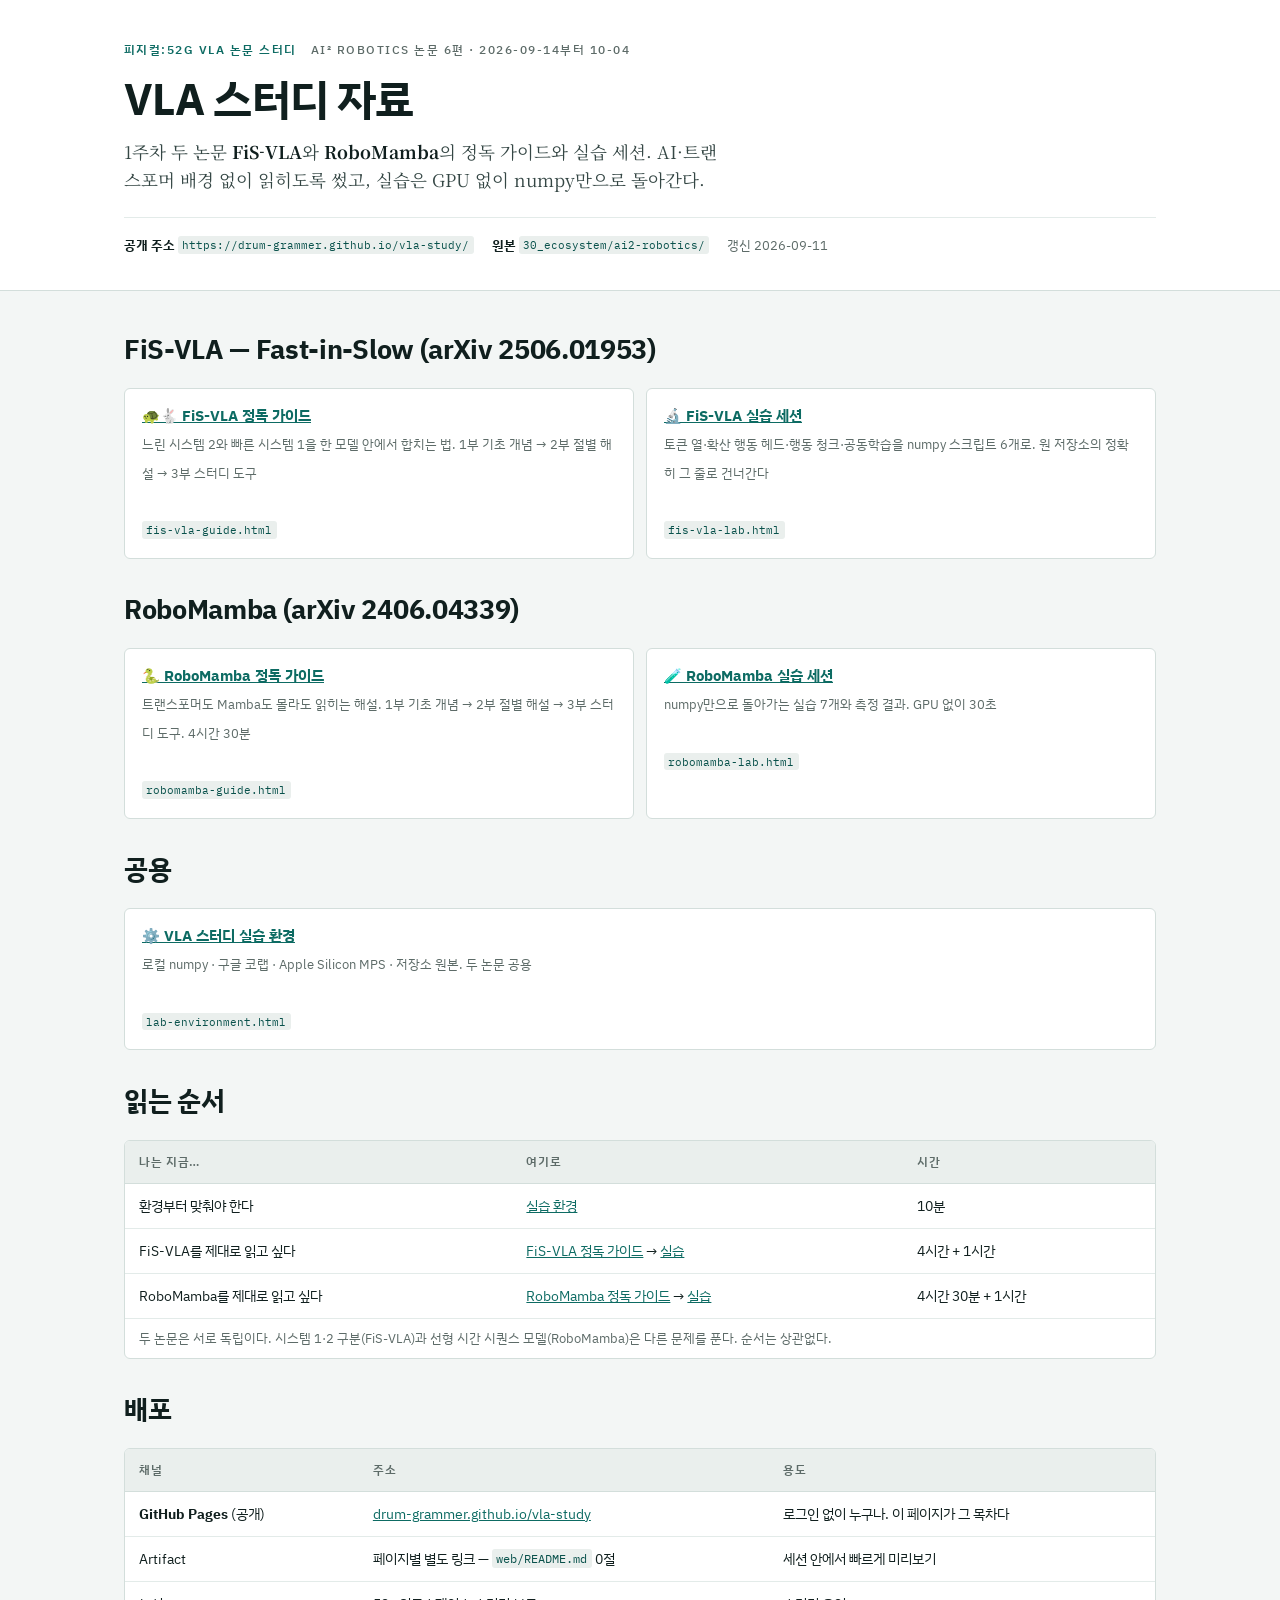
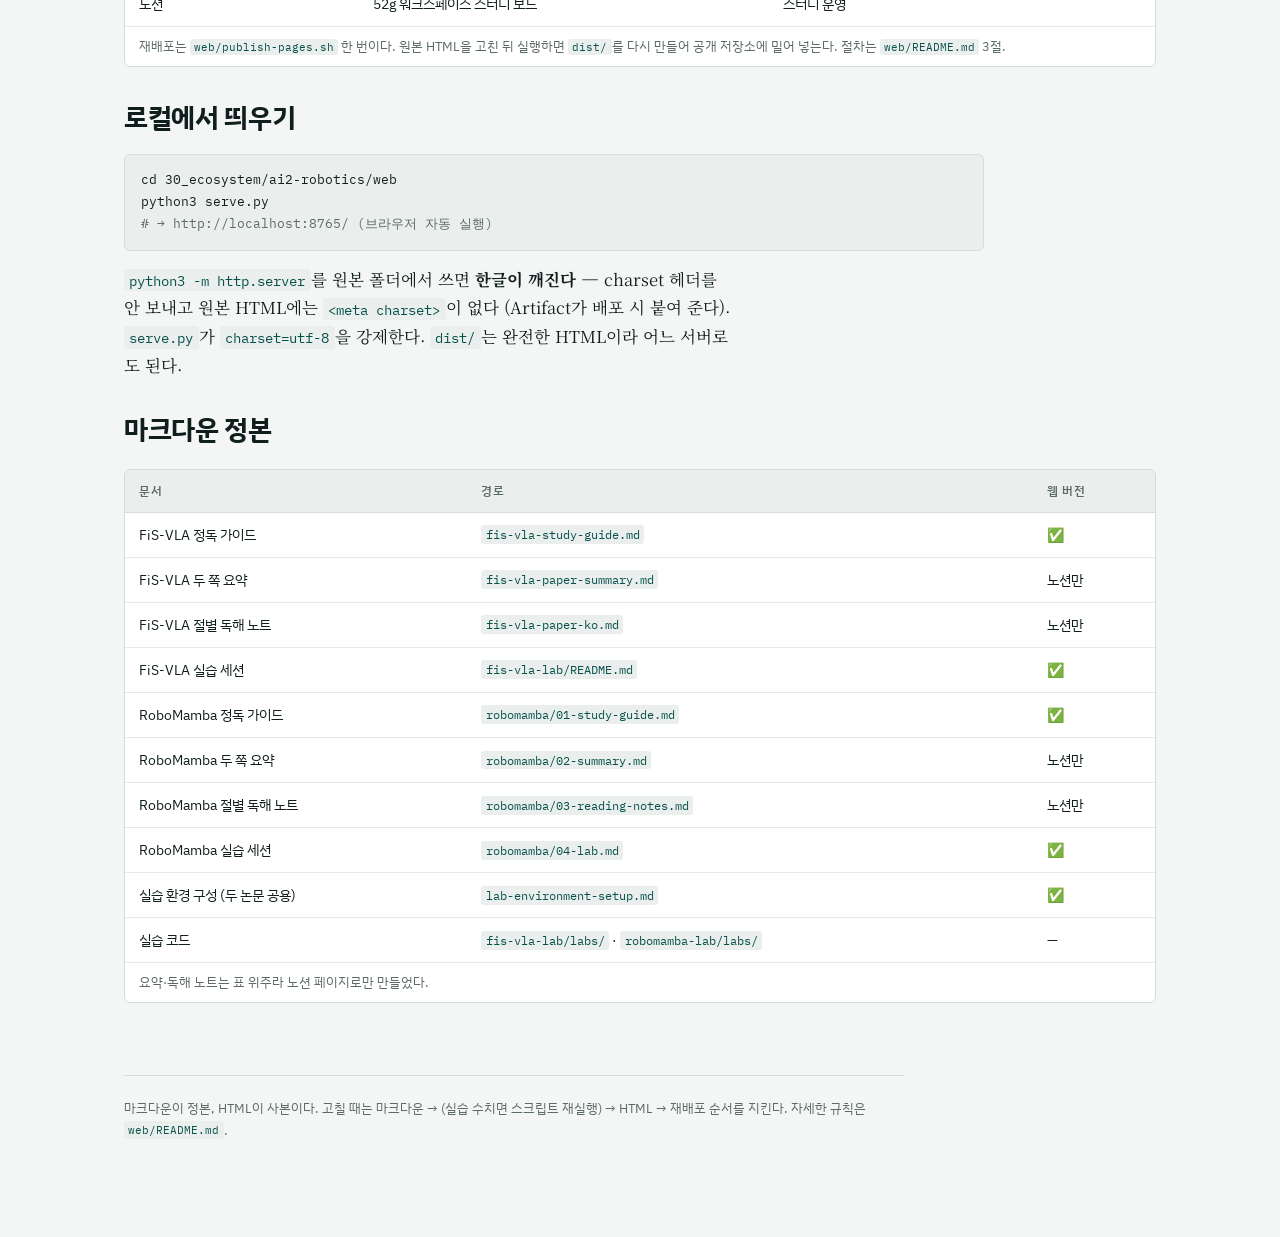
==== index.html @ 4195d819 "site: 2026-09-11 (KBOT_PARK_DREAM@ff15129)" ====
<!DOCTYPE html>
<html lang="ko">
<head>
<meta charset="utf-8">
<meta name="viewport" content="width=device-width, initial-scale=1">
<style>
    html { color-scheme: light; }
    body { margin: 0; font: 14px system-ui, -apple-system, sans-serif; background: #fafaf9; }
    img { max-width: 100%; }
    [hidden] { display: none !important; }
</style>
<title>VLA 스터디 자료</title>
<link rel="preconnect" href="https://fonts.gstatic.com" crossorigin>
<link rel="stylesheet" href="https://fonts.googleapis.com/css2?family=IBM+Plex+Sans+KR:wght@400;500;600;700&family=Noto+Serif+KR:wght@400;600;700&family=IBM+Plex+Mono:wght@400;500;600&display=swap">
<link rel="stylesheet" href="style.css">

</head>
<body>
<header class="masthead">
  <div class="wrap">
    <div class="eyebrow">
      <span>피지컬:52g VLA 논문 스터디</span>
      <span class="dim">AI² Robotics 논문 6편 · 2026-09-14부터 10-04</span>
    </div>
    <h1>VLA 스터디 자료</h1>
    <p class="standfirst">
      1주차 두 논문 <strong>FiS-VLA</strong>와 <strong>RoboMamba</strong>의 정독 가이드와 실습 세션.
      AI·트랜스포머 배경 없이 읽히도록 썼고, 실습은 GPU 없이 numpy만으로 돌아간다.
    </p>
    <div class="meta">
      <span><strong>공개 주소</strong> <code>https://drum-grammer.github.io/vla-study/</code></span>
      <span><strong>원본</strong> <code>30_ecosystem/ai2-robotics/</code></span>
      <span class="dim">갱신 2026-09-11</span>
    </div>
  </div>
</header>

<div class="wrap">
<main>

<h2>FiS-VLA — Fast-in-Slow (arXiv 2506.01953)</h2>
<div class="docs">
  <div class="doc">
    <a class="t" href="fis-vla-guide.html">🐢🐇 FiS-VLA 정독 가이드</a>
    <span class="d">느린 시스템 2와 빠른 시스템 1을 한 모델 안에서 합치는 법.
    1부 기초 개념 → 2부 절별 해설 → 3부 스터디 도구<br><br>
    <code>fis-vla-guide.html</code></span>
  </div>
  <div class="doc">
    <a class="t" href="fis-vla-lab.html">🔬 FiS-VLA 실습 세션</a>
    <span class="d">토큰 열·확산 행동 헤드·행동 청크·공동학습을 numpy 스크립트 6개로.
    원 저장소의 정확히 그 줄로 건너간다<br><br>
    <code>fis-vla-lab.html</code></span>
  </div>
</div>

<h2>RoboMamba (arXiv 2406.04339)</h2>
<div class="docs">
  <div class="doc">
    <a class="t" href="robomamba-guide.html">🐍 RoboMamba 정독 가이드</a>
    <span class="d">트랜스포머도 Mamba도 몰라도 읽히는 해설. 1부 기초 개념 → 2부 절별 해설 →
    3부 스터디 도구. 4시간 30분<br><br>
    <code>robomamba-guide.html</code></span>
  </div>
  <div class="doc">
    <a class="t" href="robomamba-lab.html">🧪 RoboMamba 실습 세션</a>
    <span class="d">numpy만으로 돌아가는 실습 7개와 측정 결과. GPU 없이 30초<br><br>
    <code>robomamba-lab.html</code></span>
  </div>
</div>

<h2>공용</h2>
<div class="docs">
  <div class="doc">
    <a class="t" href="lab-environment.html">⚙️ VLA 스터디 실습 환경</a>
    <span class="d">로컬 numpy · 구글 코랩 · Apple Silicon MPS · 저장소 원본.
    두 논문 공용<br><br>
    <code>lab-environment.html</code></span>
  </div>
</div>

<h2>읽는 순서</h2>
<div class="tbl">
<table>
<thead><tr><th>나는 지금…</th><th>여기로</th><th>시간</th></tr></thead>
<tbody>
<tr><td>환경부터 맞춰야 한다</td><td><a href="lab-environment.html">실습 환경</a></td><td>10분</td></tr>
<tr><td>FiS-VLA를 제대로 읽고 싶다</td><td><a href="fis-vla-guide.html">FiS-VLA 정독 가이드</a> → <a href="fis-vla-lab.html">실습</a></td><td>4시간 + 1시간</td></tr>
<tr><td>RoboMamba를 제대로 읽고 싶다</td><td><a href="robomamba-guide.html">RoboMamba 정독 가이드</a> → <a href="robomamba-lab.html">실습</a></td><td>4시간 30분 + 1시간</td></tr>
</tbody>
<caption>두 논문은 서로 독립이다. 시스템 1·2 구분(FiS-VLA)과 선형 시간 시퀀스 모델(RoboMamba)은
다른 문제를 푼다. 순서는 상관없다.</caption>
</table>
</div>

<h2>배포</h2>
<div class="tbl">
<table>
<thead><tr><th>채널</th><th>주소</th><th>용도</th></tr></thead>
<tbody>
<tr><td><strong>GitHub Pages</strong> (공개)</td><td><a href="https://drum-grammer.github.io/vla-study/">drum-grammer.github.io/vla-study</a></td><td>로그인 없이 누구나. 이 페이지가 그 목차다</td></tr>
<tr><td>Artifact</td><td>페이지별 별도 링크 — <code>web/README.md</code> 0절</td><td>세션 안에서 빠르게 미리보기</td></tr>
<tr><td>노션</td><td>52g 워크스페이스 스터디 보드</td><td>스터디 운영</td></tr>
</tbody>
<caption>재배포는 <code>web/publish-pages.sh</code> 한 번이다. 원본 HTML을 고친 뒤 실행하면
<code>dist/</code>를 다시 만들어 공개 저장소에 밀어 넣는다. 절차는 <code>web/README.md</code> 3절.</caption>
</table>
</div>

<h2>로컬에서 띄우기</h2>
<pre class="code">cd 30_ecosystem/ai2-robotics/web
python3 serve.py
<span class="c"># → http://localhost:8765/ (브라우저 자동 실행)</span></pre>
<p><code>python3 -m http.server</code>를 원본 폴더에서 쓰면 <strong>한글이 깨진다</strong> —
charset 헤더를 안 보내고 원본 HTML에는 <code>&lt;meta charset&gt;</code>이 없다
(Artifact가 배포 시 붙여 준다). <code>serve.py</code>가 <code>charset=utf-8</code>을 강제한다.
<code>dist/</code>는 완전한 HTML이라 어느 서버로도 된다.</p>

<h2>마크다운 정본</h2>
<div class="tbl">
<table>
<thead><tr><th>문서</th><th>경로</th><th>웹 버전</th></tr></thead>
<tbody>
<tr><td>FiS-VLA 정독 가이드</td><td><code>fis-vla-study-guide.md</code></td><td>✅</td></tr>
<tr><td>FiS-VLA 두 쪽 요약</td><td><code>fis-vla-paper-summary.md</code></td><td>노션만</td></tr>
<tr><td>FiS-VLA 절별 독해 노트</td><td><code>fis-vla-paper-ko.md</code></td><td>노션만</td></tr>
<tr><td>FiS-VLA 실습 세션</td><td><code>fis-vla-lab/README.md</code></td><td>✅</td></tr>
<tr><td>RoboMamba 정독 가이드</td><td><code>robomamba/01-study-guide.md</code></td><td>✅</td></tr>
<tr><td>RoboMamba 두 쪽 요약</td><td><code>robomamba/02-summary.md</code></td><td>노션만</td></tr>
<tr><td>RoboMamba 절별 독해 노트</td><td><code>robomamba/03-reading-notes.md</code></td><td>노션만</td></tr>
<tr><td>RoboMamba 실습 세션</td><td><code>robomamba/04-lab.md</code></td><td>✅</td></tr>
<tr><td>실습 환경 구성 (두 논문 공용)</td><td><code>lab-environment-setup.md</code></td><td>✅</td></tr>
<tr><td>실습 코드</td><td><code>fis-vla-lab/labs/</code> · <code>robomamba-lab/labs/</code></td><td>—</td></tr>
</tbody>
<caption>요약·독해 노트는 표 위주라 노션 페이지로만 만들었다.</caption>
</table>
</div>

<footer>
  마크다운이 정본, HTML이 사본이다. 고칠 때는 마크다운 → (실습 수치면 스크립트 재실행)
  → HTML → 재배포 순서를 지킨다. 자세한 규칙은 <code>web/README.md</code>.
</footer>
</main>
</div>
</body>
</html>
---- style.css ----
/* ── RoboMamba 스터디 자료 공용 스타일 ─────────────────────────────
   주제에서 끌어온 시각 언어: 상태공간모델의 지수 감쇠(exp(ΔA))와
   '선택된 토큰'의 스파이크. 청록 잉크 + 청동 강조.
   서체는 IBM Plex — 기술 문서를 위해 설계된 얼굴. ───────────────── */

:root {
  /* 밝은 테마 (기본) */
  --paper:      #f3f6f5;
  --surface:    #ffffff;
  --surface-2:  #eaefed;
  --ink:        #101f1e;
  --ink-soft:   #354745;
  --muted:      #5d6b68;
  --line:       #d3dedb;
  --line-soft:  #e3ebe9;
  --accent:     #0d6b63;
  --accent-ink: #08514b;
  --accent-wash:#e0efec;
  --spike:      #b8791f;
  --spike-wash: #f7ecd9;
  --alert:      #a33f35;
  --alert-wash: #f8e7e4;
  --shadow:     0 1px 2px rgba(16,31,30,.05), 0 6px 20px -12px rgba(16,31,30,.18);

  --f-ui:   "IBM Plex Sans KR", "IBM Plex Sans", -apple-system, BlinkMacSystemFont, "Apple SD Gothic Neo", sans-serif;
  --f-body: "Noto Serif KR", "IBM Plex Serif", Georgia, serif;
  --f-mono: "IBM Plex Mono", ui-monospace, SFMono-Regular, Menlo, monospace;

  --measure: 68ch;
  --wide: 1080px;
  color-scheme: light;
}

@media (prefers-color-scheme: dark) {
  :root:not([data-theme="light"]) {
    --paper:      #0c1716;
    --surface:    #132221;
    --surface-2:  #1a2b29;
    --ink:        #e8efed;
    --ink-soft:   #bccac7;
    --muted:      #90a29e;
    --line:       #263a37;
    --line-soft:  #1d2e2c;
    --accent:     #57bdaf;
    --accent-ink: #7fd3c6;
    --accent-wash:#14312d;
    --spike:      #d9a557;
    --spike-wash: #2f2618;
    --alert:      #e08b7f;
    --alert-wash: #33201d;
    --shadow:     0 1px 2px rgba(0,0,0,.3), 0 8px 24px -14px rgba(0,0,0,.6);
    color-scheme: dark;
  }
}

:root[data-theme="dark"] {
  --paper:      #0c1716;
  --surface:    #132221;
  --surface-2:  #1a2b29;
  --ink:        #e8efed;
  --ink-soft:   #bccac7;
  --muted:      #90a29e;
  --line:       #263a37;
  --line-soft:  #1d2e2c;
  --accent:     #57bdaf;
  --accent-ink: #7fd3c6;
  --accent-wash:#14312d;
  --spike:      #d9a557;
  --spike-wash: #2f2618;
  --alert:      #e08b7f;
  --alert-wash: #33201d;
  --shadow:     0 1px 2px rgba(0,0,0,.3), 0 8px 24px -14px rgba(0,0,0,.6);
  color-scheme: dark;
}

* { box-sizing: border-box; }

body {
  background: var(--paper);
  color: var(--ink);
  font-family: var(--f-body);
  font-size: 16.5px;
  line-height: 1.72;
  -webkit-font-smoothing: antialiased;
  text-rendering: optimizeLegibility;
}

/* ── 레이아웃 ────────────────────────────────────────────────── */
.wrap { max-width: var(--wide); margin: 0 auto; padding: 0 24px 96px; }
.col  { max-width: var(--measure); }
.bleed { max-width: 100%; }

/* ── 머리말 ──────────────────────────────────────────────────── */
.masthead {
  border-bottom: 1px solid var(--line);
  background: var(--surface);
  position: relative;
  overflow: hidden;
}
.masthead .wrap { padding-top: 40px; padding-bottom: 34px; }
/* 감쇠 곡선 모티프 — exp(ΔA). 이 논문의 기계장치 그 자체 */
.decay {
  position: absolute; inset: auto 0 0 0; height: 76px; width: 100%;
  opacity: .5; pointer-events: none;
}
.eyebrow {
  font-family: var(--f-ui); font-size: 11.5px; font-weight: 600;
  letter-spacing: .13em; text-transform: uppercase; color: var(--accent);
  display: flex; flex-wrap: wrap; gap: 6px 14px; align-items: baseline;
}
.eyebrow .dim { color: var(--muted); font-weight: 500; }
h1 {
  font-family: var(--f-ui); font-weight: 700; font-size: clamp(28px, 4.6vw, 44px);
  line-height: 1.14; letter-spacing: -.02em; margin: 14px 0 0;
  text-wrap: balance; max-width: 24ch;
}
.standfirst {
  margin: 14px 0 0; max-width: 60ch; font-size: 17.5px;
  color: var(--ink-soft); line-height: 1.62;
}
.meta {
  font-family: var(--f-ui); font-size: 13px; color: var(--muted);
  margin: 22px 0 0; display: flex; flex-wrap: wrap; gap: 6px 18px;
  padding-top: 16px; border-top: 1px solid var(--line-soft);
}
.meta a { color: var(--accent); text-decoration: none; border-bottom: 1px solid var(--accent-wash); }
.meta a:hover { border-bottom-color: currentColor; }

/* ── 본문 조판 ───────────────────────────────────────────────── */
main { padding-top: 8px; }
.part {
  font-family: var(--f-ui); font-size: 11.5px; font-weight: 700;
  letter-spacing: .14em; text-transform: uppercase;
  color: var(--spike); margin: 64px 0 0;
  display: flex; align-items: center; gap: 12px;
}
.part::after { content: ""; flex: 1; height: 1px; background: var(--line); }

h2 {
  font-family: var(--f-ui); font-weight: 700; font-size: clamp(21px, 2.6vw, 27px);
  line-height: 1.24; letter-spacing: -.012em; margin: 34px 0 4px;
  text-wrap: balance; scroll-margin-top: 20px;
}
h2 .num {
  font-family: var(--f-mono); font-size: .62em; font-weight: 500;
  color: var(--accent); margin-right: .7em; letter-spacing: 0;
}
h3 {
  font-family: var(--f-ui); font-weight: 600; font-size: 17.5px;
  margin: 30px 0 2px; line-height: 1.34; letter-spacing: -.005em;
  scroll-margin-top: 20px;
}
p { margin: 14px 0 0; max-width: var(--measure); }
strong { font-weight: 700; color: var(--ink); }
em { font-style: italic; }
a { color: var(--accent); }

ul, ol { max-width: var(--measure); margin: 14px 0 0; padding-left: 1.35em; }
li { margin: 7px 0 0; }
li::marker { color: var(--accent); }
ol { padding-left: 1.5em; }

code {
  font-family: var(--f-mono); font-size: .875em;
  background: var(--surface-2); padding: .12em .38em;
  border-radius: 3px; color: var(--accent-ink);
  overflow-wrap: break-word;
}
:root[data-theme="dark"] code, :root:not([data-theme="light"]) code {
  color: var(--accent-ink);
}

/* ── 수식 카드 — 논문의 식 (1)~(6) ──────────────────────────── */
.eq {
  margin: 22px 0 0; background: var(--surface); border: 1px solid var(--line);
  border-left: 3px solid var(--accent); border-radius: 0 6px 6px 0;
  padding: 16px 20px; box-shadow: var(--shadow); max-width: 760px;
}
.eq pre {
  font-family: var(--f-mono); font-size: 13.5px; line-height: 1.78;
  margin: 0; overflow-x: auto; color: var(--ink);
}
.eq .tag {
  font-family: var(--f-ui); font-size: 11px; font-weight: 600;
  letter-spacing: .1em; text-transform: uppercase; color: var(--accent);
  display: block; margin-bottom: 8px;
}
.eq .gloss {
  font-size: 14.5px; color: var(--ink-soft); margin: 10px 0 0;
  padding-top: 10px; border-top: 1px dashed var(--line);
}

/* ── 불러오기 상자 ───────────────────────────────────────────── */
.box {
  margin: 22px 0 0; padding: 16px 20px; border-radius: 6px;
  font-size: 15.5px; max-width: 780px; border: 1px solid var(--line);
  background: var(--surface);
}
.box > :first-child { margin-top: 0; }
.box .h {
  font-family: var(--f-ui); font-weight: 700; font-size: 13px;
  letter-spacing: .05em; display: block; margin-bottom: 6px;
}
.box.key    { background: var(--accent-wash); border-color: transparent; }
.box.key .h { color: var(--accent-ink); }
.box.warn   { background: var(--alert-wash); border-color: transparent; }
.box.warn .h{ color: var(--alert); }
.box.spike  { background: var(--spike-wash); border-color: transparent; }
.box.spike .h { color: var(--spike); }

/* 실습 연결 — 구조가 정보다: 이론 절 ↔ 실습 번호 */
.lab-link {
  display: flex; gap: 12px; align-items: flex-start;
  margin: 20px 0 0; max-width: 780px; padding: 12px 16px;
  background: var(--surface); border: 1px solid var(--line);
  border-radius: 6px; font-family: var(--f-ui); font-size: 14.5px;
  line-height: 1.55;
}
.lab-link .n {
  flex: none; font-family: var(--f-mono); font-size: 12px; font-weight: 600;
  background: var(--accent); color: var(--surface); padding: 2px 8px;
  border-radius: 3px; letter-spacing: .02em; margin-top: 2px;
}
:root[data-theme="dark"] .lab-link .n { color: #0c1716; }

/* ── 표 ──────────────────────────────────────────────────────── */
.tbl { margin: 22px 0 0; overflow-x: auto; border: 1px solid var(--line); border-radius: 6px; background: var(--surface); }
table { width: 100%; border-collapse: collapse; font-family: var(--f-ui); font-size: 14px; }
thead th {
  text-align: left; font-weight: 600; font-size: 11.5px; letter-spacing: .06em;
  text-transform: uppercase; color: var(--muted); padding: 11px 14px;
  border-bottom: 1px solid var(--line); background: var(--surface-2);
  white-space: nowrap;
}
tbody td { padding: 10px 14px; border-top: 1px solid var(--line-soft); vertical-align: top; }
tbody tr:first-child td { border-top: none; }
td.n, th.n { text-align: right; font-family: var(--f-mono); font-variant-numeric: tabular-nums; white-space: nowrap; }
tbody tr.hi { background: var(--accent-wash); }
tbody tr.hi td { font-weight: 600; }
tbody tr.dim td { color: var(--muted); }
caption {
  caption-side: bottom; text-align: left; font-family: var(--f-ui);
  font-size: 12.5px; color: var(--muted); padding: 10px 14px;
  border-top: 1px solid var(--line-soft); line-height: 1.5;
}

/* ── 목차 ────────────────────────────────────────────────────── */
.toc {
  margin: 34px 0 0; background: var(--surface); border: 1px solid var(--line);
  border-radius: 6px; padding: 4px 0; box-shadow: var(--shadow);
}
.toc summary {
  font-family: var(--f-ui); font-weight: 600; font-size: 14px;
  padding: 12px 18px; cursor: pointer; list-style: none;
  display: flex; justify-content: space-between; align-items: center;
}
.toc summary::-webkit-details-marker { display: none; }
.toc summary::after { content: "▾"; color: var(--accent); font-size: 12px; }
.toc[open] summary::after { content: "▴"; }
.toc-body { padding: 4px 18px 16px; columns: 2; column-gap: 34px; }
@media (max-width: 700px) { .toc-body { columns: 1; } }
.toc-body a {
  display: block; font-family: var(--f-ui); font-size: 13.5px;
  color: var(--ink-soft); text-decoration: none; padding: 4px 0;
  break-inside: avoid;
}
.toc-body a:hover { color: var(--accent); }
.toc-body a .num { font-family: var(--f-mono); color: var(--accent); margin-right: .6em; font-size: 12px; }
.toc-body .grp {
  font-family: var(--f-ui); font-size: 11px; font-weight: 700; letter-spacing: .12em;
  text-transform: uppercase; color: var(--spike); margin: 14px 0 4px; break-inside: avoid;
}
.toc-body .grp:first-child { margin-top: 4px; }

/* ── 문서 카드 (관련 문서) ───────────────────────────────────── */
.docs { display: grid; gap: 12px; margin: 22px 0 0; grid-template-columns: repeat(auto-fit, minmax(228px, 1fr)); }
.doc {
  background: var(--surface); border: 1px solid var(--line); border-radius: 6px;
  padding: 15px 17px; font-family: var(--f-ui);
}
.doc .t { font-weight: 700; font-size: 14.5px; display: block; }
.doc .d { font-size: 13px; color: var(--muted); margin-top: 5px; line-height: 1.5; }
.doc.self { border-color: var(--accent); background: var(--accent-wash); }
.doc.self .t { color: var(--accent-ink); }

/* ── 수치 타일 (속도·파라미터 같은 핵심 숫자) ───────────────── */
.figs { display: grid; gap: 1px; margin: 22px 0 0; background: var(--line);
        border: 1px solid var(--line); border-radius: 6px; overflow: hidden;
        grid-template-columns: repeat(auto-fit, minmax(150px, 1fr)); }
.fig { background: var(--surface); padding: 15px 17px; font-family: var(--f-ui); }
.fig .v {
  font-family: var(--f-mono); font-size: 25px; font-weight: 600;
  font-variant-numeric: tabular-nums; letter-spacing: -.02em; display: block;
  line-height: 1.1; color: var(--accent-ink);
}
.fig .k { font-size: 12px; color: var(--muted); margin-top: 7px; display: block; line-height: 1.45; }
.fig.spike .v { color: var(--spike); }

/* ── 코드 블록 ───────────────────────────────────────────────── */
pre.code {
  margin: 20px 0 0; background: var(--surface-2); border: 1px solid var(--line);
  border-radius: 6px; padding: 14px 16px; overflow-x: auto;
  font-family: var(--f-mono); font-size: 13px; line-height: 1.7; color: var(--ink);
  max-width: 860px;
}
pre.code .c { color: var(--muted); }
pre.code b { color: var(--spike); font-weight: 600; }

/* ── 퀴즈 ────────────────────────────────────────────────────── */
.quiz { max-width: 780px; }
.quiz summary {
  font-family: var(--f-ui); font-weight: 600; font-size: 14px; cursor: pointer;
  color: var(--accent); padding: 10px 0; list-style: none;
}
.quiz summary::-webkit-details-marker { display: none; }
.quiz summary::before { content: "정답 보기 ▾"; }
.quiz[open] summary::before { content: "정답 접기 ▴"; }
.quiz ol { font-size: 15px; }

/* ── 꼬리말 ──────────────────────────────────────────────────── */
footer {
  margin-top: 72px; padding-top: 22px; border-top: 1px solid var(--line);
  font-family: var(--f-ui); font-size: 13px; color: var(--muted);
  max-width: 780px; line-height: 1.65;
}

:focus-visible { outline: 2px solid var(--spike); outline-offset: 2px; border-radius: 2px; }
@media (prefers-reduced-motion: reduce) { * { animation: none !important; transition: none !important; } }
hr { border: none; border-top: 1px solid var(--line); margin: 44px 0 0; max-width: var(--measure); }
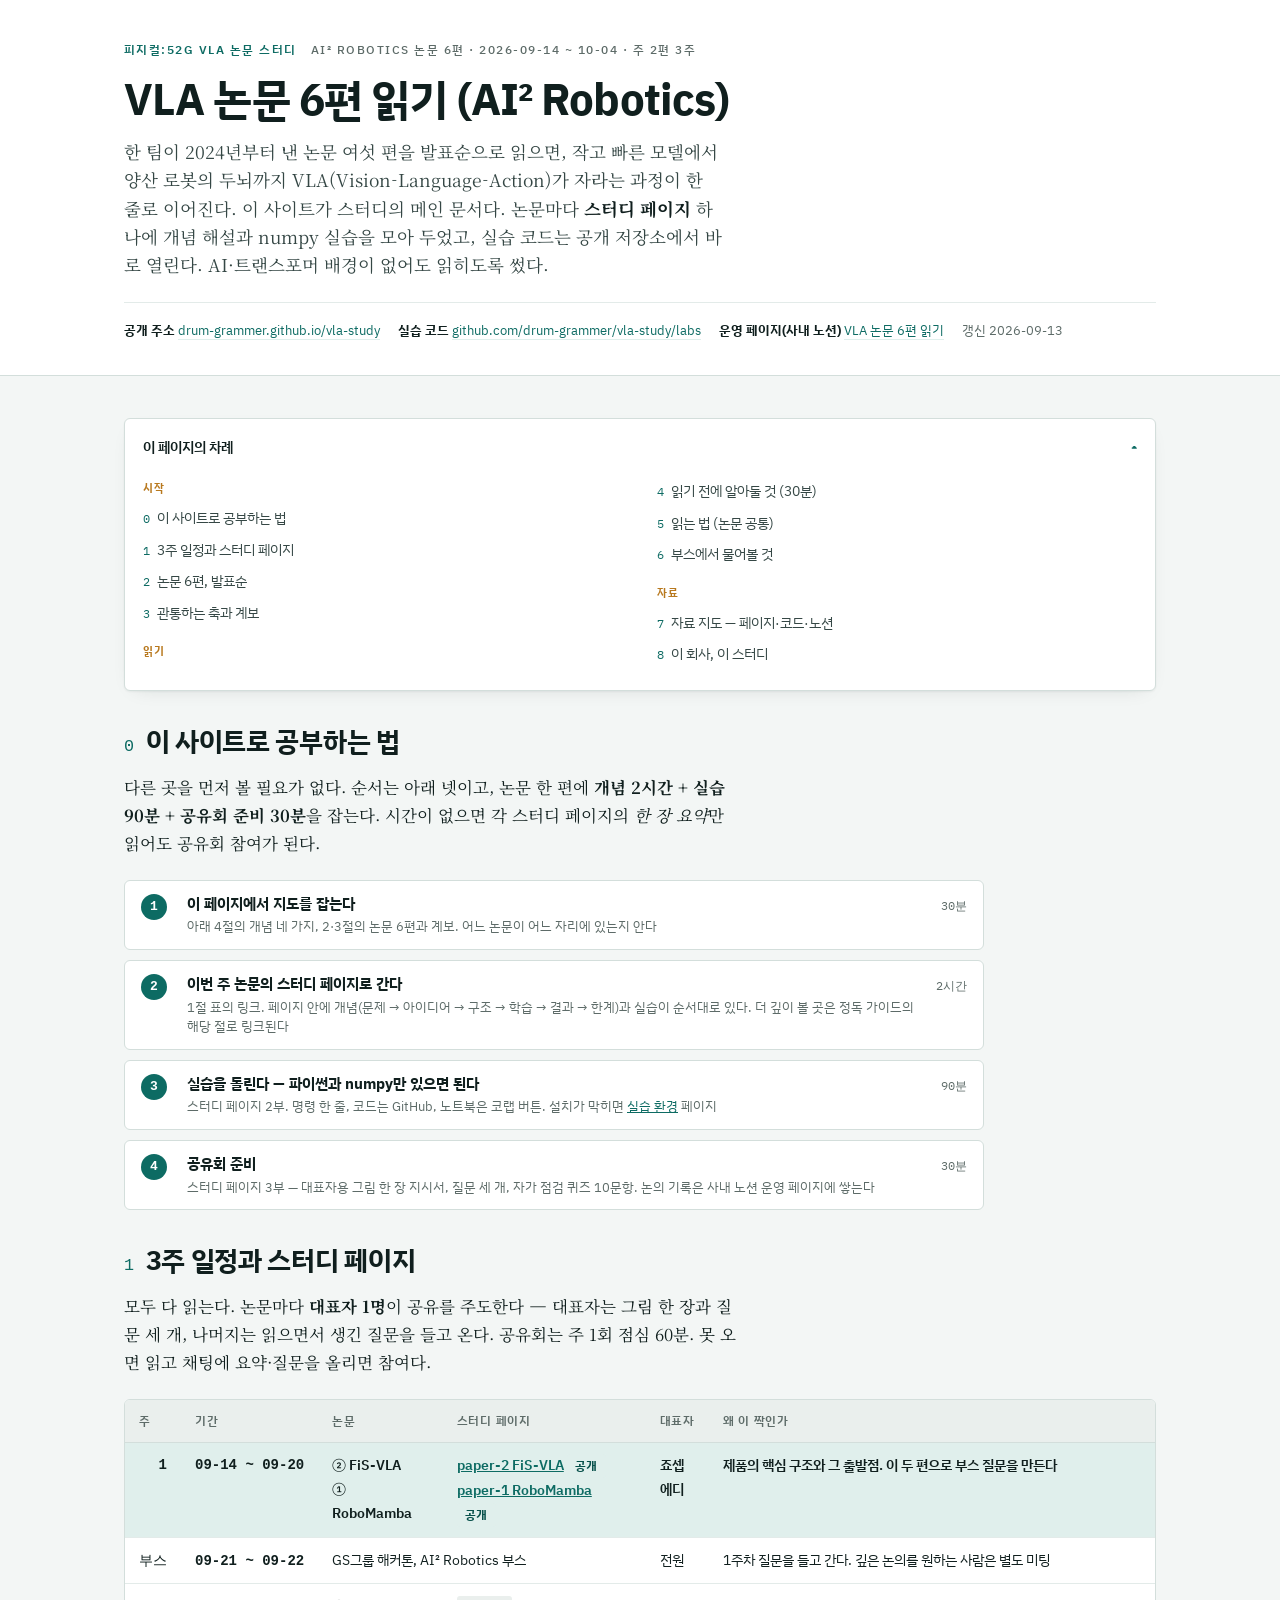
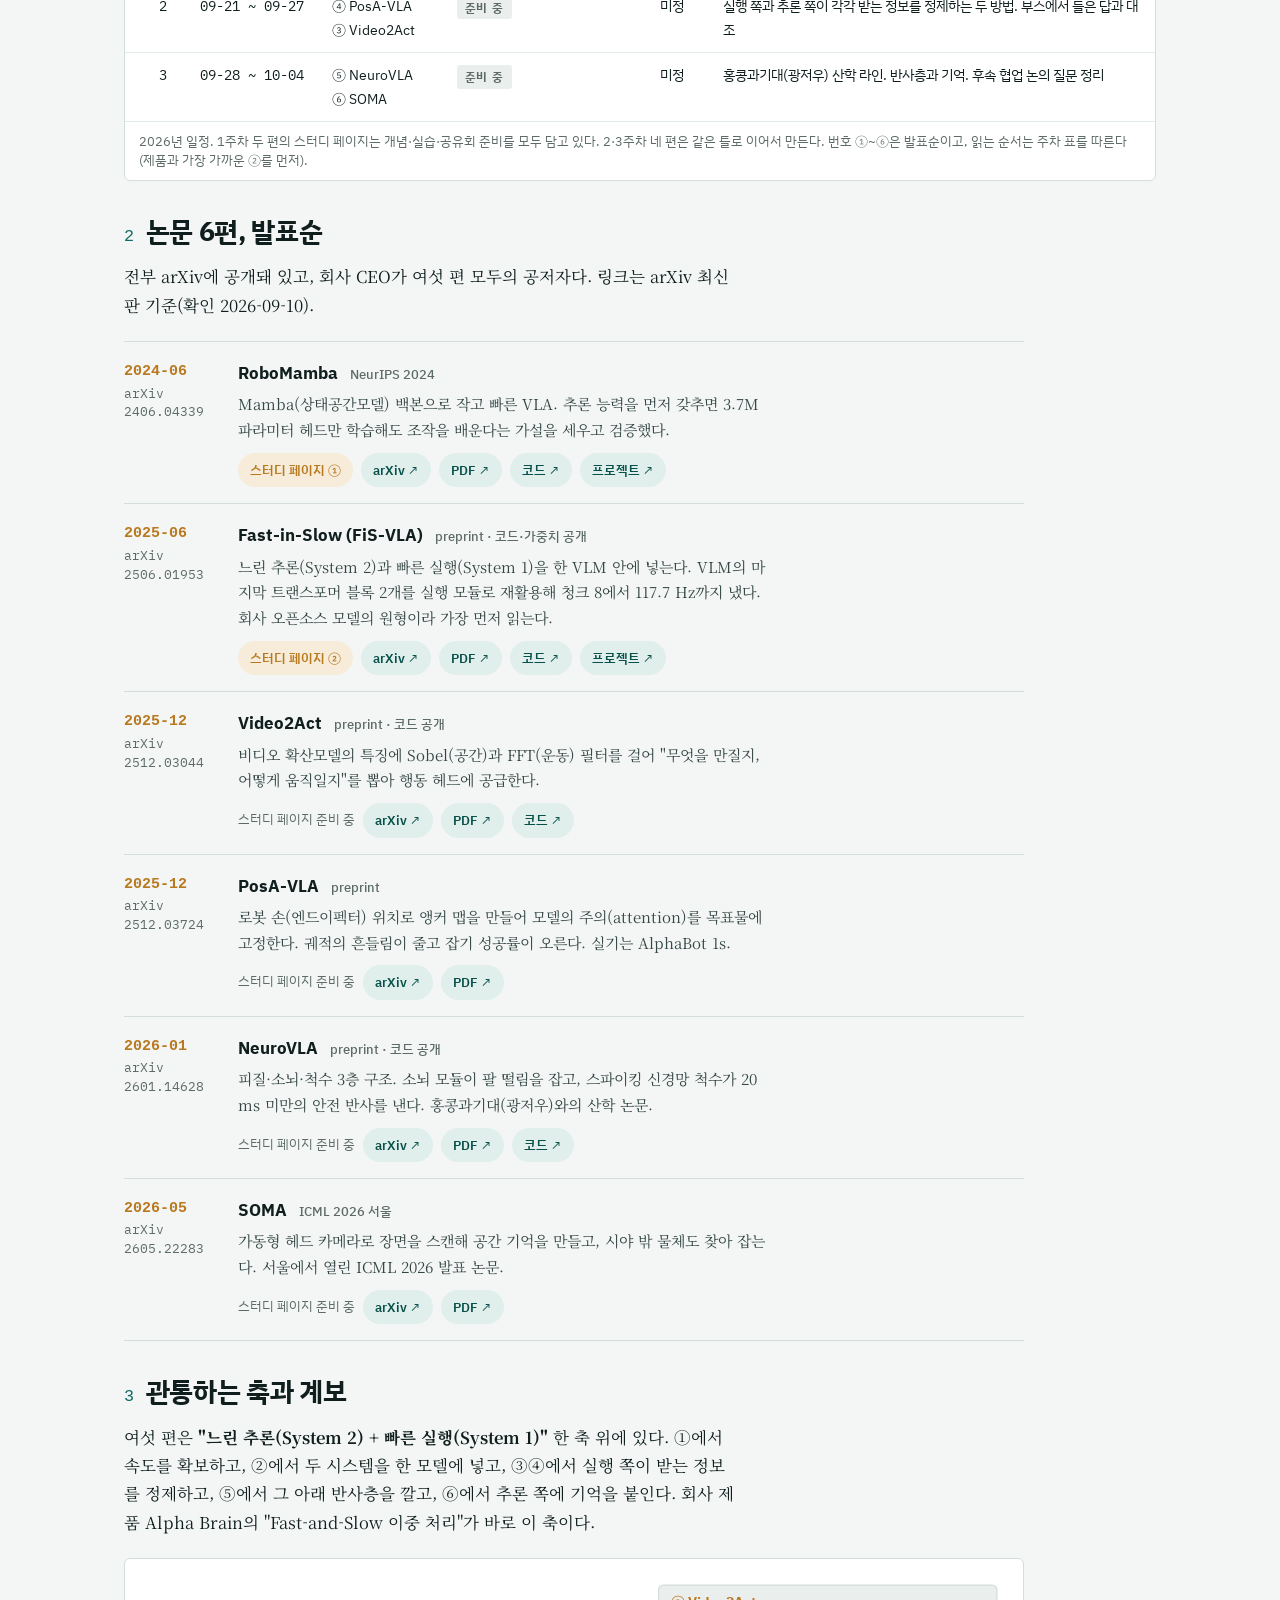
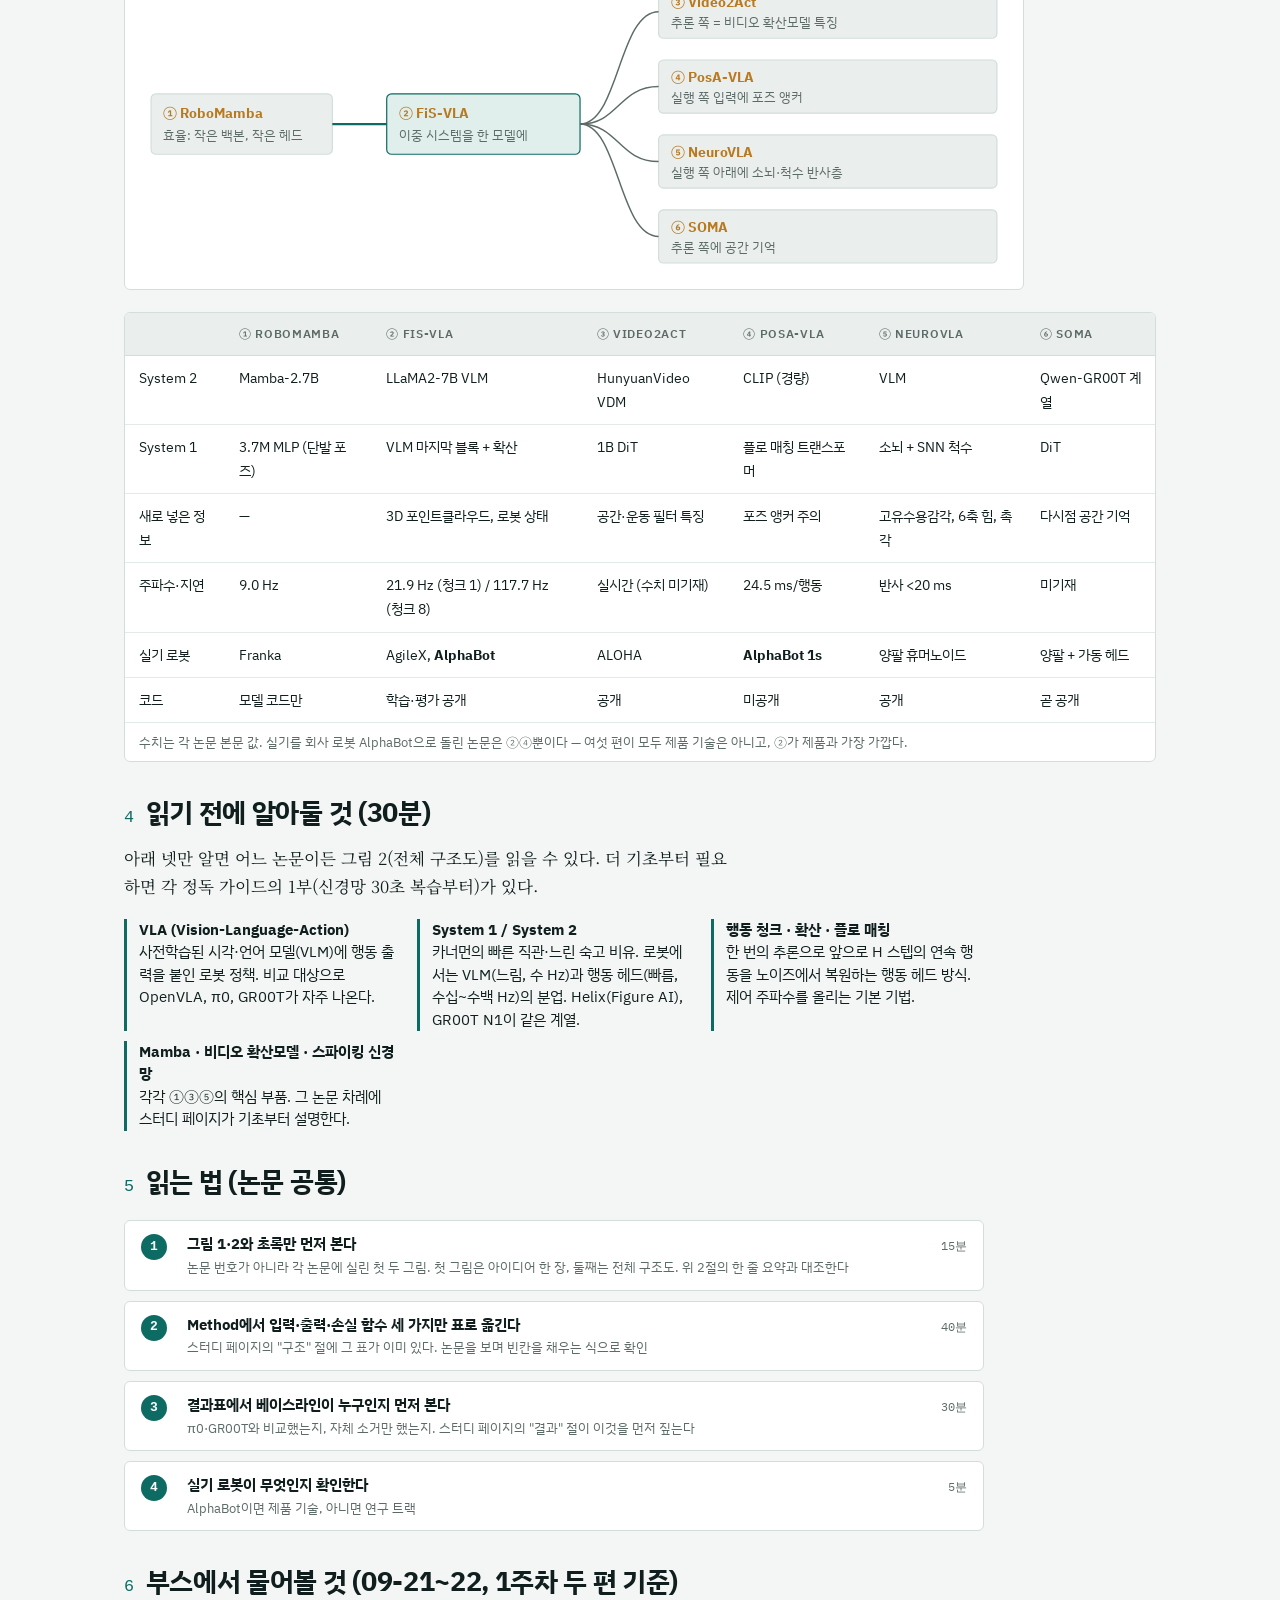
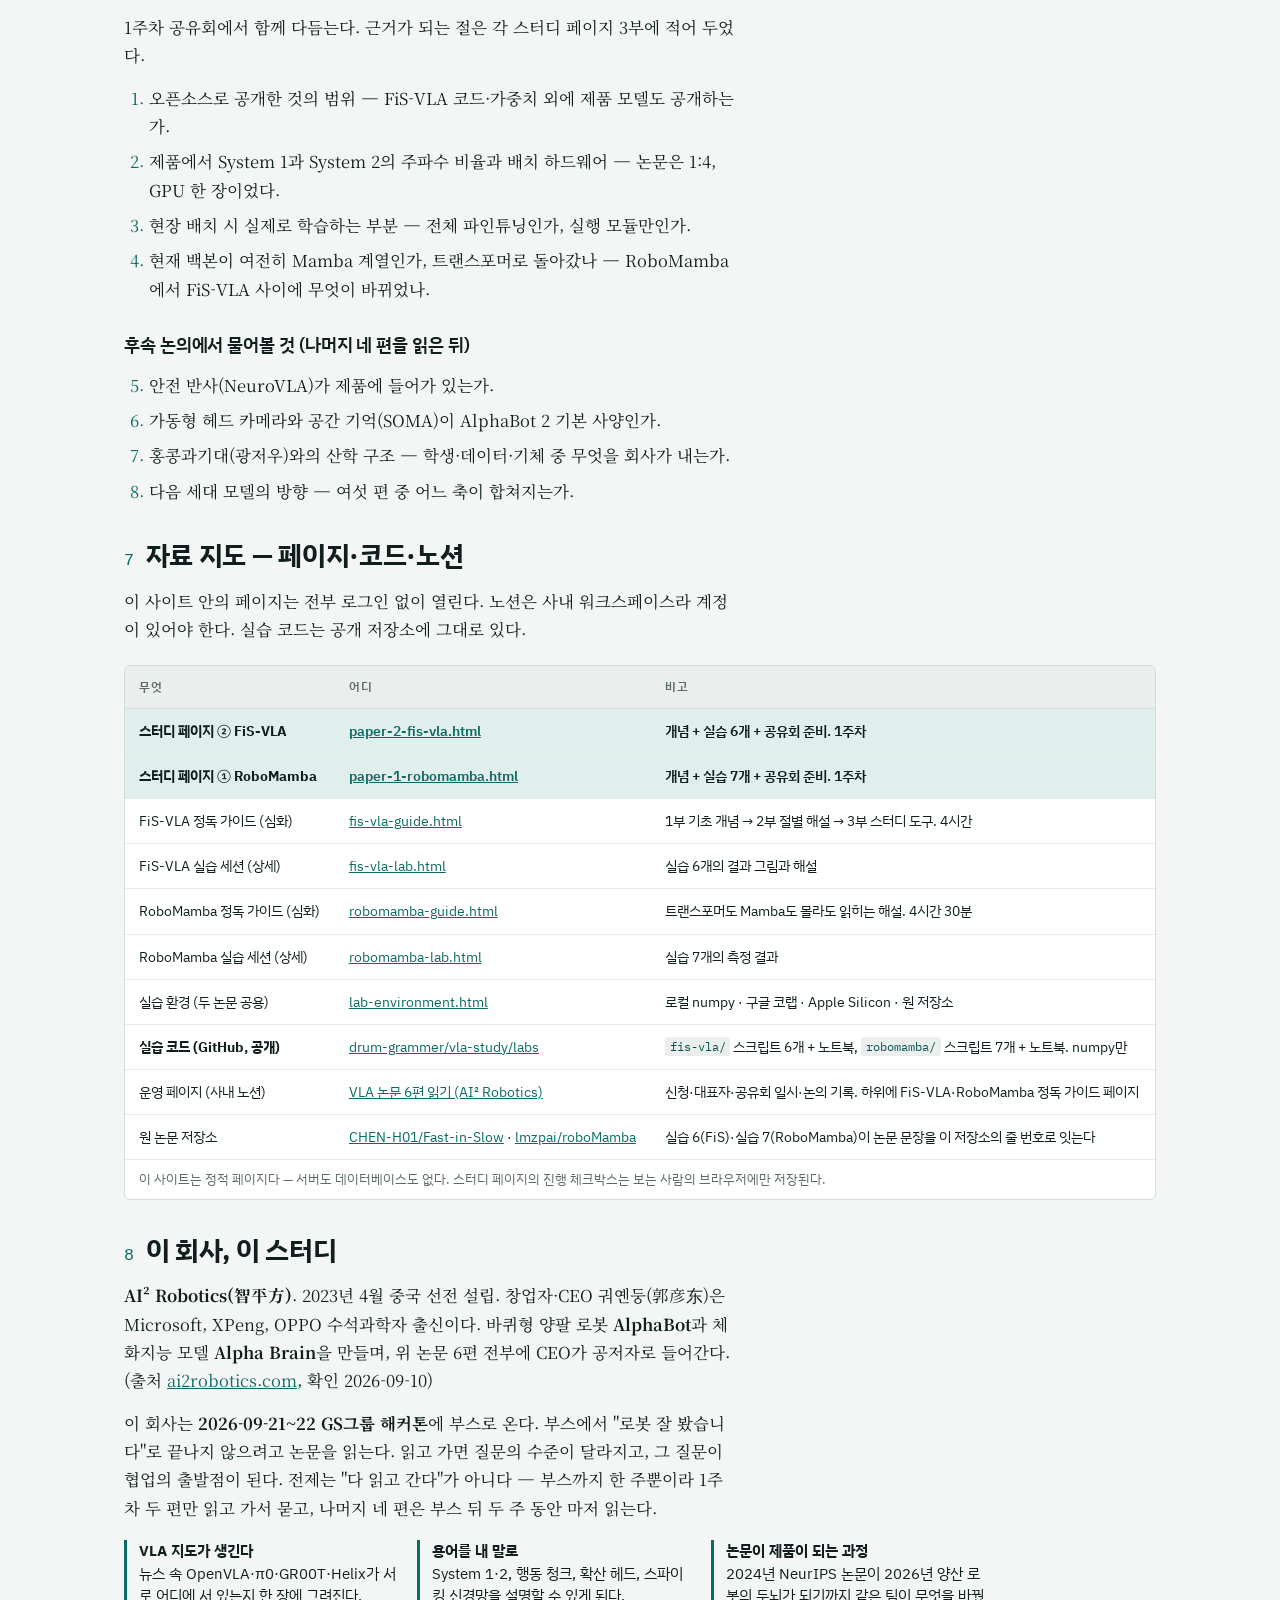
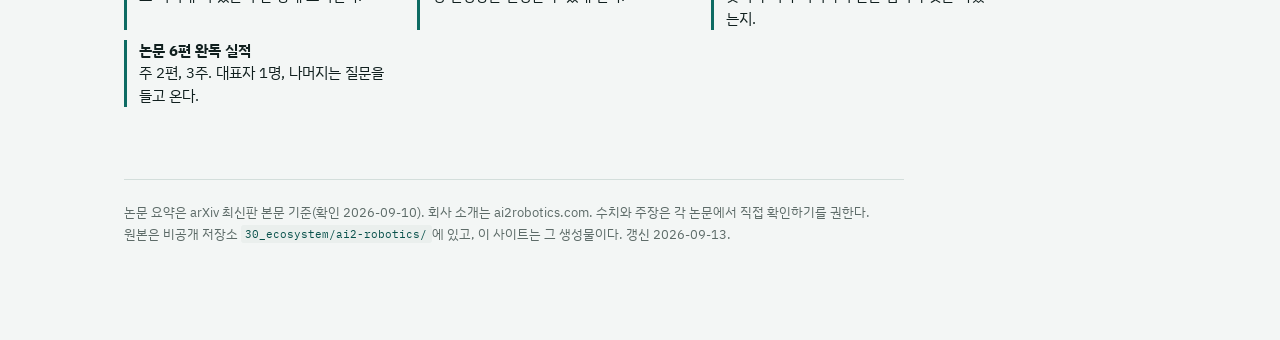
==== commit 165fbefc: "site: 2026-09-13 (KBOT_PARK_DREAM@b2efd56)" ====
--- a/index.html
+++ b/index.html
@@ -9,7 +9,7 @@
     img { max-width: 100%; }
     [hidden] { display: none !important; }
 </style>
-<title>VLA 스터디 자료</title>
+<title>VLA 논문 6편 읽기</title>
 <link rel="preconnect" href="https://fonts.gstatic.com" crossorigin>
 <link rel="stylesheet" href="https://fonts.googleapis.com/css2?family=IBM+Plex+Sans+KR:wght@400;500;600;700&family=Noto+Serif+KR:wght@400;600;700&family=IBM+Plex+Mono:wght@400;500;600&display=swap">
 <link rel="stylesheet" href="style.css">
@@ -20,17 +20,20 @@
   <div class="wrap">
     <div class="eyebrow">
       <span>피지컬:52g VLA 논문 스터디</span>
-      <span class="dim">AI² Robotics 논문 6편 · 2026-09-14부터 10-04</span>
-    </div>
-    <h1>VLA 스터디 자료</h1>
+      <span class="dim">AI² Robotics 논문 6편 · 2026-09-14 ~ 10-04 · 주 2편 3주</span>
+    </div>
+    <h1>VLA 논문 6편 읽기 <span style="white-space:nowrap">(AI² Robotics)</span></h1>
     <p class="standfirst">
-      1주차 두 논문 <strong>FiS-VLA</strong>와 <strong>RoboMamba</strong>의 정독 가이드와 실습 세션.
-      AI·트랜스포머 배경 없이 읽히도록 썼고, 실습은 GPU 없이 numpy만으로 돌아간다.
+      한 팀이 2024년부터 낸 논문 여섯 편을 발표순으로 읽으면, 작고 빠른 모델에서 양산 로봇의 두뇌까지
+      VLA(Vision-Language-Action)가 자라는 과정이 한 줄로 이어진다. 이 사이트가 스터디의 메인 문서다.
+      논문마다 <strong>스터디 페이지</strong> 하나에 개념 해설과 numpy 실습을 모아 두었고, 실습 코드는 공개 저장소에서 바로 열린다.
+      AI·트랜스포머 배경이 없어도 읽히도록 썼다.
     </p>
     <div class="meta">
-      <span><strong>공개 주소</strong> <code>https://drum-grammer.github.io/vla-study/</code></span>
-      <span><strong>원본</strong> <code>30_ecosystem/ai2-robotics/</code></span>
-      <span class="dim">갱신 2026-09-11</span>
+      <span><strong>공개 주소</strong> <a href="https://drum-grammer.github.io/vla-study/">drum-grammer.github.io/vla-study</a></span>
+      <span><strong>실습 코드</strong> <a href="https://github.com/drum-grammer/vla-study/tree/main/labs">github.com/drum-grammer/vla-study/labs</a></span>
+      <span><strong>운영 페이지(사내 노션)</strong> <a href="https://app.notion.com/p/gsholdings/3d6f800bd1c180e58a4ce5ece278485d">VLA 논문 6편 읽기</a></span>
+      <span class="dim">갱신 2026-09-13</span>
     </div>
   </div>
 </header>
@@ -38,107 +41,223 @@
 <div class="wrap">
 <main>
 
-<h2>FiS-VLA — Fast-in-Slow (arXiv 2506.01953)</h2>
-<div class="docs">
-  <div class="doc">
-    <a class="t" href="fis-vla-guide.html">🐢🐇 FiS-VLA 정독 가이드</a>
-    <span class="d">느린 시스템 2와 빠른 시스템 1을 한 모델 안에서 합치는 법.
-    1부 기초 개념 → 2부 절별 해설 → 3부 스터디 도구<br><br>
-    <code>fis-vla-guide.html</code></span>
+<details class="toc" open>
+  <summary>이 페이지의 차례</summary>
+  <div class="toc-body">
+    <div class="grp">시작</div>
+    <a href="#how"><span class="num">0</span>이 사이트로 공부하는 법</a>
+    <a href="#schedule"><span class="num">1</span>3주 일정과 스터디 페이지</a>
+    <a href="#papers"><span class="num">2</span>논문 6편, 발표순</a>
+    <a href="#lineage"><span class="num">3</span>관통하는 축과 계보</a>
+    <div class="grp">읽기</div>
+    <a href="#prereq"><span class="num">4</span>읽기 전에 알아둘 것 (30분)</a>
+    <a href="#method"><span class="num">5</span>읽는 법 (논문 공통)</a>
+    <a href="#booth"><span class="num">6</span>부스에서 물어볼 것</a>
+    <div class="grp">자료</div>
+    <a href="#map"><span class="num">7</span>자료 지도 — 페이지·코드·노션</a>
+    <a href="#about"><span class="num">8</span>이 회사, 이 스터디</a>
   </div>
-  <div class="doc">
-    <a class="t" href="fis-vla-lab.html">🔬 FiS-VLA 실습 세션</a>
-    <span class="d">토큰 열·확산 행동 헤드·행동 청크·공동학습을 numpy 스크립트 6개로.
-    원 저장소의 정확히 그 줄로 건너간다<br><br>
-    <code>fis-vla-lab.html</code></span>
-  </div>
-</div>
-
-<h2>RoboMamba (arXiv 2406.04339)</h2>
-<div class="docs">
-  <div class="doc">
-    <a class="t" href="robomamba-guide.html">🐍 RoboMamba 정독 가이드</a>
-    <span class="d">트랜스포머도 Mamba도 몰라도 읽히는 해설. 1부 기초 개념 → 2부 절별 해설 →
-    3부 스터디 도구. 4시간 30분<br><br>
-    <code>robomamba-guide.html</code></span>
-  </div>
-  <div class="doc">
-    <a class="t" href="robomamba-lab.html">🧪 RoboMamba 실습 세션</a>
-    <span class="d">numpy만으로 돌아가는 실습 7개와 측정 결과. GPU 없이 30초<br><br>
-    <code>robomamba-lab.html</code></span>
-  </div>
-</div>
-
-<h2>공용</h2>
-<div class="docs">
-  <div class="doc">
-    <a class="t" href="lab-environment.html">⚙️ VLA 스터디 실습 환경</a>
-    <span class="d">로컬 numpy · 구글 코랩 · Apple Silicon MPS · 저장소 원본.
-    두 논문 공용<br><br>
-    <code>lab-environment.html</code></span>
-  </div>
-</div>
-
-<h2>읽는 순서</h2>
+</details>
+
+<h2 id="how"><span class="num">0</span>이 사이트로 공부하는 법</h2>
+<p class="col">다른 곳을 먼저 볼 필요가 없다. 순서는 아래 넷이고, 논문 한 편에 <strong>개념 2시간 + 실습 90분 + 공유회 준비 30분</strong>을 잡는다.
+시간이 없으면 각 스터디 페이지의 <em>한 장 요약</em>만 읽어도 공유회 참여가 된다.</p>
+<ol class="path">
+  <li><div class="what"><b>이 페이지에서 지도를 잡는다</b><div class="where">아래 4절의 개념 네 가지, 2·3절의 논문 6편과 계보. 어느 논문이 어느 자리에 있는지 안다</div></div><span class="t">30분</span></li>
+  <li><div class="what"><b>이번 주 논문의 스터디 페이지로 간다</b><div class="where">1절 표의 링크. 페이지 안에 개념(문제 → 아이디어 → 구조 → 학습 → 결과 → 한계)과 실습이 순서대로 있다. 더 깊이 볼 곳은 정독 가이드의 해당 절로 링크된다</div></div><span class="t">2시간</span></li>
+  <li><div class="what"><b>실습을 돌린다 — 파이썬과 numpy만 있으면 된다</b><div class="where">스터디 페이지 2부. 명령 한 줄, 코드는 GitHub, 노트북은 코랩 버튼. 설치가 막히면 <a href="lab-environment.html">실습 환경</a> 페이지</div></div><span class="t">90분</span></li>
+  <li><div class="what"><b>공유회 준비</b><div class="where">스터디 페이지 3부 — 대표자용 그림 한 장 지시서, 질문 세 개, 자가 점검 퀴즈 10문항. 논의 기록은 사내 노션 운영 페이지에 쌓는다</div></div><span class="t">30분</span></li>
+</ol>
+
+<h2 id="schedule"><span class="num">1</span>3주 일정과 스터디 페이지</h2>
+<p class="col">모두 다 읽는다. 논문마다 <strong>대표자 1명</strong>이 공유를 주도한다 — 대표자는 그림 한 장과 질문 세 개, 나머지는 읽으면서 생긴 질문을 들고 온다.
+공유회는 주 1회 점심 60분. 못 오면 읽고 채팅에 요약·질문을 올리면 참여다.</p>
 <div class="tbl">
 <table>
-<thead><tr><th>나는 지금…</th><th>여기로</th><th>시간</th></tr></thead>
+<thead><tr><th>주</th><th>기간</th><th>논문</th><th>스터디 페이지</th><th>대표자</th><th>왜 이 짝인가</th></tr></thead>
 <tbody>
-<tr><td>환경부터 맞춰야 한다</td><td><a href="lab-environment.html">실습 환경</a></td><td>10분</td></tr>
-<tr><td>FiS-VLA를 제대로 읽고 싶다</td><td><a href="fis-vla-guide.html">FiS-VLA 정독 가이드</a> → <a href="fis-vla-lab.html">실습</a></td><td>4시간 + 1시간</td></tr>
-<tr><td>RoboMamba를 제대로 읽고 싶다</td><td><a href="robomamba-guide.html">RoboMamba 정독 가이드</a> → <a href="robomamba-lab.html">실습</a></td><td>4시간 30분 + 1시간</td></tr>
+<tr class="hi"><td class="n">1</td><td class="n">09-14 ~ 09-20</td><td>② FiS-VLA<br>① RoboMamba</td>
+  <td><a href="paper-2-fis-vla.html">paper-2 FiS-VLA</a> <span class="pill">공개</span><br><a href="paper-1-robomamba.html">paper-1 RoboMamba</a> <span class="pill">공개</span></td>
+  <td>죠셉<br>에디</td><td>제품의 핵심 구조와 그 출발점. 이 두 편으로 부스 질문을 만든다</td></tr>
+<tr><td class="n">부스</td><td class="n"><strong>09-21 ~ 09-22</strong></td><td colspan="2">GS그룹 해커톤, AI² Robotics 부스</td><td>전원</td><td>1주차 질문을 들고 간다. 깊은 논의를 원하는 사람은 별도 미팅</td></tr>
+<tr><td class="n">2</td><td class="n">09-21 ~ 09-27</td><td>④ PosA-VLA<br>③ Video2Act</td><td><span class="pill todo">준비 중</span></td><td>미정</td><td>실행 쪽과 추론 쪽이 각각 받는 정보를 정제하는 두 방법. 부스에서 들은 답과 대조</td></tr>
+<tr><td class="n">3</td><td class="n">09-28 ~ 10-04</td><td>⑤ NeuroVLA<br>⑥ SOMA</td><td><span class="pill todo">준비 중</span></td><td>미정</td><td>홍콩과기대(광저우) 산학 라인. 반사층과 기억. 후속 협업 논의 질문 정리</td></tr>
 </tbody>
-<caption>두 논문은 서로 독립이다. 시스템 1·2 구분(FiS-VLA)과 선형 시간 시퀀스 모델(RoboMamba)은
-다른 문제를 푼다. 순서는 상관없다.</caption>
+<caption>2026년 일정. 1주차 두 편의 스터디 페이지는 개념·실습·공유회 준비를 모두 담고 있다. 2·3주차 네 편은 같은 틀로 이어서 만든다.
+번호 ①~⑥은 발표순이고, 읽는 순서는 주차 표를 따른다(제품과 가장 가까운 ②를 먼저).</caption>
 </table>
 </div>
 
-<h2>배포</h2>
+<h2 id="papers"><span class="num">2</span>논문 6편, 발표순</h2>
+<p class="col">전부 arXiv에 공개돼 있고, 회사 CEO가 여섯 편 모두의 공저자다. 링크는 arXiv 최신판 기준(확인 2026-09-10).</p>
+<ol class="papers">
+  <li class="paper">
+    <div class="when"><b>2024-06</b>arXiv 2406.04339</div>
+    <div>
+      <p class="name">RoboMamba <span class="venue">NeurIPS 2024</span></p>
+      <p class="line">Mamba(상태공간모델) 백본으로 작고 빠른 VLA. 추론 능력을 먼저 갖추면 3.7M 파라미터 헤드만 학습해도 조작을 배운다는 가설을 세우고 검증했다.</p>
+      <div class="links"><a class="study" href="paper-1-robomamba.html">스터디 페이지 ①</a><a class="ext" href="https://arxiv.org/abs/2406.04339">arXiv</a><a class="ext" href="https://arxiv.org/pdf/2406.04339">PDF</a><a class="ext" href="https://github.com/lmzpai/roboMamba">코드</a><a class="ext" href="https://sites.google.com/view/robomamba-web">프로젝트</a></div>
+    </div>
+  </li>
+  <li class="paper">
+    <div class="when"><b>2025-06</b>arXiv 2506.01953</div>
+    <div>
+      <p class="name">Fast-in-Slow (FiS-VLA) <span class="venue">preprint · 코드·가중치 공개</span></p>
+      <p class="line">느린 추론(System 2)과 빠른 실행(System 1)을 한 VLM 안에 넣는다. VLM의 마지막 트랜스포머 블록 2개를 실행 모듈로 재활용해 청크 8에서 117.7 Hz까지 냈다. 회사 오픈소스 모델의 원형이라 가장 먼저 읽는다.</p>
+      <div class="links"><a class="study" href="paper-2-fis-vla.html">스터디 페이지 ②</a><a class="ext" href="https://arxiv.org/abs/2506.01953">arXiv</a><a class="ext" href="https://arxiv.org/pdf/2506.01953">PDF</a><a class="ext" href="https://github.com/CHEN-H01/Fast-in-Slow">코드</a><a class="ext" href="https://fast-in-slow.github.io/">프로젝트</a></div>
+    </div>
+  </li>
+  <li class="paper">
+    <div class="when"><b>2025-12</b>arXiv 2512.03044</div>
+    <div>
+      <p class="name">Video2Act <span class="venue">preprint · 코드 공개</span></p>
+      <p class="line">비디오 확산모델의 특징에 Sobel(공간)과 FFT(운동) 필터를 걸어 "무엇을 만질지, 어떻게 움직일지"를 뽑아 행동 헤드에 공급한다.</p>
+      <div class="links"><span class="study">스터디 페이지 준비 중</span><a class="ext" href="https://arxiv.org/abs/2512.03044">arXiv</a><a class="ext" href="https://arxiv.org/pdf/2512.03044">PDF</a><a class="ext" href="https://github.com/jiayueru/Video2Act">코드</a></div>
+    </div>
+  </li>
+  <li class="paper">
+    <div class="when"><b>2025-12</b>arXiv 2512.03724</div>
+    <div>
+      <p class="name">PosA-VLA <span class="venue">preprint</span></p>
+      <p class="line">로봇 손(엔드이펙터) 위치로 앵커 맵을 만들어 모델의 주의(attention)를 목표물에 고정한다. 궤적의 흔들림이 줄고 잡기 성공률이 오른다. 실기는 AlphaBot 1s.</p>
+      <div class="links"><span class="study">스터디 페이지 준비 중</span><a class="ext" href="https://arxiv.org/abs/2512.03724">arXiv</a><a class="ext" href="https://arxiv.org/pdf/2512.03724">PDF</a></div>
+    </div>
+  </li>
+  <li class="paper">
+    <div class="when"><b>2026-01</b>arXiv 2601.14628</div>
+    <div>
+      <p class="name">NeuroVLA <span class="venue">preprint · 코드 공개</span></p>
+      <p class="line">피질·소뇌·척수 3층 구조. 소뇌 모듈이 팔 떨림을 잡고, 스파이킹 신경망 척수가 20 ms 미만의 안전 반사를 낸다. 홍콩과기대(광저우)와의 산학 논문.</p>
+      <div class="links"><span class="study">스터디 페이지 준비 중</span><a class="ext" href="https://arxiv.org/abs/2601.14628">arXiv</a><a class="ext" href="https://arxiv.org/pdf/2601.14628">PDF</a><a class="ext" href="https://github.com/guoweiyu/NeuroVLA">코드</a></div>
+    </div>
+  </li>
+  <li class="paper">
+    <div class="when"><b>2026-05</b>arXiv 2605.22283</div>
+    <div>
+      <p class="name">SOMA <span class="venue">ICML 2026 서울</span></p>
+      <p class="line">가동형 헤드 카메라로 장면을 스캔해 공간 기억을 만들고, 시야 밖 물체도 찾아 잡는다. 서울에서 열린 ICML 2026 발표 논문.</p>
+      <div class="links"><span class="study">스터디 페이지 준비 중</span><a class="ext" href="https://arxiv.org/abs/2605.22283">arXiv</a><a class="ext" href="https://arxiv.org/pdf/2605.22283">PDF</a></div>
+    </div>
+  </li>
+</ol>
+
+<h2 id="lineage"><span class="num">3</span>관통하는 축과 계보</h2>
+<p class="col">여섯 편은 <strong>"느린 추론(System 2) + 빠른 실행(System 1)"</strong> 한 축 위에 있다.
+①에서 속도를 확보하고, ②에서 두 시스템을 한 모델에 넣고, ③④에서 실행 쪽이 받는 정보를 정제하고, ⑤에서 그 아래 반사층을 깔고, ⑥에서 추론 쪽에 기억을 붙인다.
+회사 제품 Alpha Brain의 "Fast-and-Slow 이중 처리"가 바로 이 축이다.</p>
+<div class="lineage">
+  <svg viewBox="0 0 720 250" role="img" aria-label="논문 6편의 계보: RoboMamba에서 FiS-VLA로, FiS-VLA에서 Video2Act, PosA-VLA, NeuroVLA, SOMA로 갈라진다">
+    <rect class="bx" x="10" y="100" width="150" height="50" rx="4"></rect>
+    <text class="num" x="20" y="120">① RoboMamba</text>
+    <text class="cap" x="20" y="138">효율: 작은 백본, 작은 헤드</text>
+    <rect class="hub" x="205" y="100" width="160" height="50" rx="4"></rect>
+    <text class="num" x="215" y="120">② FiS-VLA</text>
+    <text class="cap" x="215" y="138">이중 시스템을 한 모델에</text>
+    <rect class="bx" x="430" y="10" width="280" height="44" rx="4"></rect>
+    <text class="num" x="440" y="28">③ Video2Act</text>
+    <text class="cap" x="440" y="45">추론 쪽 = 비디오 확산모델 특징</text>
+    <rect class="bx" x="430" y="72" width="280" height="44" rx="4"></rect>
+    <text class="num" x="440" y="90">④ PosA-VLA</text>
+    <text class="cap" x="440" y="107">실행 쪽 입력에 포즈 앵커</text>
+    <rect class="bx" x="430" y="134" width="280" height="44" rx="4"></rect>
+    <text class="num" x="440" y="152">⑤ NeuroVLA</text>
+    <text class="cap" x="440" y="169">실행 쪽 아래에 소뇌·척수 반사층</text>
+    <rect class="bx" x="430" y="196" width="280" height="44" rx="4"></rect>
+    <text class="num" x="440" y="214">⑥ SOMA</text>
+    <text class="cap" x="440" y="231">추론 쪽에 공간 기억</text>
+    <path class="edge main" d="M160 125 H205"></path>
+    <path class="edge" d="M365 125 C397 125, 397 32, 430 32"></path>
+    <path class="edge" d="M365 125 C397 125, 397 94, 430 94"></path>
+    <path class="edge" d="M365 125 C397 125, 397 156, 430 156"></path>
+    <path class="edge" d="M365 125 C397 125, 397 218, 430 218"></path>
+  </svg>
+</div>
 <div class="tbl">
 <table>
-<thead><tr><th>채널</th><th>주소</th><th>용도</th></tr></thead>
+<thead><tr><th></th><th>① RoboMamba</th><th>② FiS-VLA</th><th>③ Video2Act</th><th>④ PosA-VLA</th><th>⑤ NeuroVLA</th><th>⑥ SOMA</th></tr></thead>
 <tbody>
-<tr><td><strong>GitHub Pages</strong> (공개)</td><td><a href="https://drum-grammer.github.io/vla-study/">drum-grammer.github.io/vla-study</a></td><td>로그인 없이 누구나. 이 페이지가 그 목차다</td></tr>
-<tr><td>Artifact</td><td>페이지별 별도 링크 — <code>web/README.md</code> 0절</td><td>세션 안에서 빠르게 미리보기</td></tr>
-<tr><td>노션</td><td>52g 워크스페이스 스터디 보드</td><td>스터디 운영</td></tr>
+<tr><td>System 2</td><td>Mamba-2.7B</td><td>LLaMA2-7B VLM</td><td>HunyuanVideo VDM</td><td>CLIP (경량)</td><td>VLM</td><td>Qwen-GR00T 계열</td></tr>
+<tr><td>System 1</td><td>3.7M MLP (단발 포즈)</td><td>VLM 마지막 블록 + 확산</td><td>1B DiT</td><td>플로 매칭 트랜스포머</td><td>소뇌 + SNN 척수</td><td>DiT</td></tr>
+<tr><td>새로 넣은 정보</td><td>—</td><td>3D 포인트클라우드, 로봇 상태</td><td>공간·운동 필터 특징</td><td>포즈 앵커 주의</td><td>고유수용감각, 6축 힘, 촉각</td><td>다시점 공간 기억</td></tr>
+<tr><td>주파수·지연</td><td>9.0 Hz</td><td>21.9 Hz (청크 1) / 117.7 Hz (청크 8)</td><td>실시간 (수치 미기재)</td><td>24.5 ms/행동</td><td>반사 &lt;20 ms</td><td>미기재</td></tr>
+<tr><td>실기 로봇</td><td>Franka</td><td>AgileX, <strong>AlphaBot</strong></td><td>ALOHA</td><td><strong>AlphaBot 1s</strong></td><td>양팔 휴머노이드</td><td>양팔 + 가동 헤드</td></tr>
+<tr><td>코드</td><td>모델 코드만</td><td>학습·평가 공개</td><td>공개</td><td>미공개</td><td>공개</td><td>곧 공개</td></tr>
 </tbody>
-<caption>재배포는 <code>web/publish-pages.sh</code> 한 번이다. 원본 HTML을 고친 뒤 실행하면
-<code>dist/</code>를 다시 만들어 공개 저장소에 밀어 넣는다. 절차는 <code>web/README.md</code> 3절.</caption>
+<caption>수치는 각 논문 본문 값. 실기를 회사 로봇 AlphaBot으로 돌린 논문은 ②④뿐이다 — 여섯 편이 모두 제품 기술은 아니고, ②가 제품과 가장 가깝다.</caption>
 </table>
 </div>
 
-<h2>로컬에서 띄우기</h2>
-<pre class="code">cd 30_ecosystem/ai2-robotics/web
-python3 serve.py
-<span class="c"># → http://localhost:8765/ (브라우저 자동 실행)</span></pre>
-<p><code>python3 -m http.server</code>를 원본 폴더에서 쓰면 <strong>한글이 깨진다</strong> —
-charset 헤더를 안 보내고 원본 HTML에는 <code>&lt;meta charset&gt;</code>이 없다
-(Artifact가 배포 시 붙여 준다). <code>serve.py</code>가 <code>charset=utf-8</code>을 강제한다.
-<code>dist/</code>는 완전한 HTML이라 어느 서버로도 된다.</p>
-
-<h2>마크다운 정본</h2>
+<h2 id="prereq"><span class="num">4</span>읽기 전에 알아둘 것 (30분)</h2>
+<p class="col">아래 넷만 알면 어느 논문이든 그림 2(전체 구조도)를 읽을 수 있다. 더 기초부터 필요하면 각 정독 가이드의 1부(신경망 30초 복습부터)가 있다.</p>
+<div class="terms">
+  <div><b>VLA (Vision-Language-Action)</b>사전학습된 시각·언어 모델(VLM)에 행동 출력을 붙인 로봇 정책. 비교 대상으로 OpenVLA, π0, GR00T가 자주 나온다.</div>
+  <div><b>System 1 / System 2</b>카너먼의 빠른 직관·느린 숙고 비유. 로봇에서는 VLM(느림, 수 Hz)과 행동 헤드(빠름, 수십~수백 Hz)의 분업. Helix(Figure AI), GR00T N1이 같은 계열.</div>
+  <div><b>행동 청크 · 확산 · 플로 매칭</b>한 번의 추론으로 앞으로 H 스텝의 연속 행동을 노이즈에서 복원하는 행동 헤드 방식. 제어 주파수를 올리는 기본 기법.</div>
+  <div><b>Mamba · 비디오 확산모델 · 스파이킹 신경망</b>각각 ①③⑤의 핵심 부품. 그 논문 차례에 스터디 페이지가 기초부터 설명한다.</div>
+</div>
+
+<h2 id="method"><span class="num">5</span>읽는 법 (논문 공통)</h2>
+<ol class="path">
+  <li><div class="what"><b>그림 1·2와 초록만 먼저 본다</b><div class="where">논문 번호가 아니라 각 논문에 실린 첫 두 그림. 첫 그림은 아이디어 한 장, 둘째는 전체 구조도. 위 2절의 한 줄 요약과 대조한다</div></div><span class="t">15분</span></li>
+  <li><div class="what"><b>Method에서 입력·출력·손실 함수 세 가지만 표로 옮긴다</b><div class="where">스터디 페이지의 "구조" 절에 그 표가 이미 있다. 논문을 보며 빈칸을 채우는 식으로 확인</div></div><span class="t">40분</span></li>
+  <li><div class="what"><b>결과표에서 베이스라인이 누구인지 먼저 본다</b><div class="where">π0·GR00T와 비교했는지, 자체 소거만 했는지. 스터디 페이지의 "결과" 절이 이것을 먼저 짚는다</div></div><span class="t">30분</span></li>
+  <li><div class="what"><b>실기 로봇이 무엇인지 확인한다</b><div class="where">AlphaBot이면 제품 기술, 아니면 연구 트랙</div></div><span class="t">5분</span></li>
+</ol>
+
+<h2 id="booth"><span class="num">6</span>부스에서 물어볼 것 (09-21~22, 1주차 두 편 기준)</h2>
+<p class="col">1주차 공유회에서 함께 다듬는다. 근거가 되는 절은 각 스터디 페이지 3부에 적어 두었다.</p>
+<ol>
+  <li>오픈소스로 공개한 것의 범위 — FiS-VLA 코드·가중치 외에 제품 모델도 공개하는가.</li>
+  <li>제품에서 System 1과 System 2의 주파수 비율과 배치 하드웨어 — 논문은 1:4, GPU 한 장이었다.</li>
+  <li>현장 배치 시 실제로 학습하는 부분 — 전체 파인튜닝인가, 실행 모듈만인가.</li>
+  <li>현재 백본이 여전히 Mamba 계열인가, 트랜스포머로 돌아갔나 — RoboMamba에서 FiS-VLA 사이에 무엇이 바뀌었나.</li>
+</ol>
+<h3>후속 논의에서 물어볼 것 (나머지 네 편을 읽은 뒤)</h3>
+<ol start="5">
+  <li>안전 반사(NeuroVLA)가 제품에 들어가 있는가.</li>
+  <li>가동형 헤드 카메라와 공간 기억(SOMA)이 AlphaBot 2 기본 사양인가.</li>
+  <li>홍콩과기대(광저우)와의 산학 구조 — 학생·데이터·기체 중 무엇을 회사가 내는가.</li>
+  <li>다음 세대 모델의 방향 — 여섯 편 중 어느 축이 합쳐지는가.</li>
+</ol>
+
+<h2 id="map"><span class="num">7</span>자료 지도 — 페이지·코드·노션</h2>
+<p class="col">이 사이트 안의 페이지는 전부 로그인 없이 열린다. 노션은 사내 워크스페이스라 계정이 있어야 한다. 실습 코드는 공개 저장소에 그대로 있다.</p>
 <div class="tbl">
 <table>
-<thead><tr><th>문서</th><th>경로</th><th>웹 버전</th></tr></thead>
+<thead><tr><th>무엇</th><th>어디</th><th>비고</th></tr></thead>
 <tbody>
-<tr><td>FiS-VLA 정독 가이드</td><td><code>fis-vla-study-guide.md</code></td><td>✅</td></tr>
-<tr><td>FiS-VLA 두 쪽 요약</td><td><code>fis-vla-paper-summary.md</code></td><td>노션만</td></tr>
-<tr><td>FiS-VLA 절별 독해 노트</td><td><code>fis-vla-paper-ko.md</code></td><td>노션만</td></tr>
-<tr><td>FiS-VLA 실습 세션</td><td><code>fis-vla-lab/README.md</code></td><td>✅</td></tr>
-<tr><td>RoboMamba 정독 가이드</td><td><code>robomamba/01-study-guide.md</code></td><td>✅</td></tr>
-<tr><td>RoboMamba 두 쪽 요약</td><td><code>robomamba/02-summary.md</code></td><td>노션만</td></tr>
-<tr><td>RoboMamba 절별 독해 노트</td><td><code>robomamba/03-reading-notes.md</code></td><td>노션만</td></tr>
-<tr><td>RoboMamba 실습 세션</td><td><code>robomamba/04-lab.md</code></td><td>✅</td></tr>
-<tr><td>실습 환경 구성 (두 논문 공용)</td><td><code>lab-environment-setup.md</code></td><td>✅</td></tr>
-<tr><td>실습 코드</td><td><code>fis-vla-lab/labs/</code> · <code>robomamba-lab/labs/</code></td><td>—</td></tr>
+<tr class="hi"><td><strong>스터디 페이지 ② FiS-VLA</strong></td><td><a href="paper-2-fis-vla.html">paper-2-fis-vla.html</a></td><td>개념 + 실습 6개 + 공유회 준비. 1주차</td></tr>
+<tr class="hi"><td><strong>스터디 페이지 ① RoboMamba</strong></td><td><a href="paper-1-robomamba.html">paper-1-robomamba.html</a></td><td>개념 + 실습 7개 + 공유회 준비. 1주차</td></tr>
+<tr><td>FiS-VLA 정독 가이드 (심화)</td><td><a href="fis-vla-guide.html">fis-vla-guide.html</a></td><td>1부 기초 개념 → 2부 절별 해설 → 3부 스터디 도구. 4시간</td></tr>
+<tr><td>FiS-VLA 실습 세션 (상세)</td><td><a href="fis-vla-lab.html">fis-vla-lab.html</a></td><td>실습 6개의 결과 그림과 해설</td></tr>
+<tr><td>RoboMamba 정독 가이드 (심화)</td><td><a href="robomamba-guide.html">robomamba-guide.html</a></td><td>트랜스포머도 Mamba도 몰라도 읽히는 해설. 4시간 30분</td></tr>
+<tr><td>RoboMamba 실습 세션 (상세)</td><td><a href="robomamba-lab.html">robomamba-lab.html</a></td><td>실습 7개의 측정 결과</td></tr>
+<tr><td>실습 환경 (두 논문 공용)</td><td><a href="lab-environment.html">lab-environment.html</a></td><td>로컬 numpy · 구글 코랩 · Apple Silicon · 원 저장소</td></tr>
+<tr><td><strong>실습 코드 (GitHub, 공개)</strong></td><td><a href="https://github.com/drum-grammer/vla-study/tree/main/labs">drum-grammer/vla-study/labs</a></td><td><code>fis-vla/</code> 스크립트 6개 + 노트북, <code>robomamba/</code> 스크립트 7개 + 노트북. numpy만</td></tr>
+<tr><td>운영 페이지 (사내 노션)</td><td><a href="https://app.notion.com/p/gsholdings/3d6f800bd1c180e58a4ce5ece278485d">VLA 논문 6편 읽기 (AI² Robotics)</a></td><td>신청·대표자·공유회 일시·논의 기록. 하위에 FiS-VLA·RoboMamba 정독 가이드 페이지</td></tr>
+<tr><td>원 논문 저장소</td><td><a href="https://github.com/CHEN-H01/Fast-in-Slow">CHEN-H01/Fast-in-Slow</a> · <a href="https://github.com/lmzpai/roboMamba">lmzpai/roboMamba</a></td><td>실습 6(FiS)·실습 7(RoboMamba)이 논문 문장을 이 저장소의 줄 번호로 잇는다</td></tr>
 </tbody>
-<caption>요약·독해 노트는 표 위주라 노션 페이지로만 만들었다.</caption>
+<caption>이 사이트는 정적 페이지다 — 서버도 데이터베이스도 없다. 스터디 페이지의 진행 체크박스는 보는 사람의 브라우저에만 저장된다.</caption>
 </table>
 </div>
 
+<h2 id="about"><span class="num">8</span>이 회사, 이 스터디</h2>
+<p class="col"><strong>AI² Robotics(智平方)</strong>. 2023년 4월 중국 선전 설립. 창업자·CEO 궈옌둥(郭彦东)은 Microsoft, XPeng, OPPO 수석과학자 출신이다.
+바퀴형 양팔 로봇 <strong>AlphaBot</strong>과 체화지능 모델 <strong>Alpha Brain</strong>을 만들며, 위 논문 6편 전부에 CEO가 공저자로 들어간다.
+(출처 <a href="https://ai2robotics.com/en/about/">ai2robotics.com</a>, 확인 2026-09-10)</p>
+<p class="col">이 회사는 <strong>2026-09-21~22 GS그룹 해커톤</strong>에 부스로 온다. 부스에서 "로봇 잘 봤습니다"로 끝나지 않으려고 논문을 읽는다.
+읽고 가면 질문의 수준이 달라지고, 그 질문이 협업의 출발점이 된다. 전제는 "다 읽고 간다"가 아니다 — 부스까지 한 주뿐이라 1주차 두 편만 읽고 가서 묻고,
+나머지 네 편은 부스 뒤 두 주 동안 마저 읽는다.</p>
+<div class="terms">
+  <div><b>VLA 지도가 생긴다</b>뉴스 속 OpenVLA·π0·GR00T·Helix가 서로 어디에 서 있는지 한 장에 그려진다.</div>
+  <div><b>용어를 내 말로</b>System 1·2, 행동 청크, 확산 헤드, 스파이킹 신경망을 설명할 수 있게 된다.</div>
+  <div><b>논문이 제품이 되는 과정</b>2024년 NeurIPS 논문이 2026년 양산 로봇의 두뇌가 되기까지 같은 팀이 무엇을 바꿨는지.</div>
+  <div><b>논문 6편 완독 실적</b>주 2편, 3주. 대표자 1명, 나머지는 질문을 들고 온다.</div>
+</div>
+
 <footer>
-  마크다운이 정본, HTML이 사본이다. 고칠 때는 마크다운 → (실습 수치면 스크립트 재실행)
-  → HTML → 재배포 순서를 지킨다. 자세한 규칙은 <code>web/README.md</code>.
+  논문 요약은 arXiv 최신판 본문 기준(확인 2026-09-10). 회사 소개는 ai2robotics.com. 수치와 주장은 각 논문에서 직접 확인하기를 권한다.<br>
+  원본은 비공개 저장소 <code>30_ecosystem/ai2-robotics/</code>에 있고, 이 사이트는 그 생성물이다. 갱신 2026-09-13.
 </footer>
 </main>
 </div>
--- a/style.css
+++ b/style.css
@@ -327,3 +327,101 @@
 :focus-visible { outline: 2px solid var(--spike); outline-offset: 2px; border-radius: 2px; }
 @media (prefers-reduced-motion: reduce) { * { animation: none !important; transition: none !important; } }
 hr { border: none; border-top: 1px solid var(--line); margin: 44px 0 0; max-width: var(--measure); }
+
+/* ── 스터디 허브·논문 페이지 (2026-09-13 추가) ─────────────────── */
+/* 논문 명판 — 머리말 안의 서지 정보 */
+.cite {
+  font-family: var(--f-ui); font-size: 14px; color: var(--ink-soft);
+  margin: 12px 0 0; line-height: 1.6; max-width: 70ch;
+}
+.cite b { color: var(--ink); }
+.links { display: flex; flex-wrap: wrap; gap: 8px; margin: 16px 0 0; }
+.links a {
+  font-family: var(--f-ui); font-size: 13px; font-weight: 600; text-decoration: none;
+  color: var(--accent-ink); background: var(--accent-wash);
+  padding: 5px 11px; border-radius: 999px; border: 1px solid transparent;
+}
+.links a:hover { border-color: var(--accent); }
+.links a.ext::after { content: " ↗"; font-weight: 400; }
+.pill {
+  display: inline-block; font-family: var(--f-ui); font-size: 11.5px; font-weight: 700;
+  letter-spacing: .06em; text-transform: uppercase; padding: 2px 8px; border-radius: 3px;
+  background: var(--accent-wash); color: var(--accent-ink); vertical-align: middle;
+}
+.pill.todo { background: var(--surface-2); color: var(--muted); }
+.pill.spike { background: var(--spike-wash); color: var(--spike); }
+
+/* 학습 경로 — 단계 카드 열 */
+.path { counter-reset: step; list-style: none; padding: 0; margin: 22px 0 0; max-width: 860px; display: grid; gap: 10px; }
+.path li {
+  counter-increment: step; display: grid; grid-template-columns: 34px 1fr auto; gap: 12px;
+  align-items: start; background: var(--surface); border: 1px solid var(--line);
+  border-radius: 6px; padding: 12px 16px; font-family: var(--f-ui); font-size: 14.5px; margin: 0;
+}
+.path li::before {
+  content: counter(step); font-family: var(--f-mono); font-weight: 600; font-size: 13px;
+  color: var(--surface); background: var(--accent); border-radius: 50%;
+  width: 26px; height: 26px; display: grid; place-items: center; margin-top: 1px;
+}
+:root[data-theme="dark"] .path li::before { color: #0c1716; }
+.path .what { line-height: 1.5; }
+.path .what b { display: block; font-weight: 700; }
+.path .where { font-size: 13px; color: var(--muted); margin-top: 3px; }
+.path .t { font-family: var(--f-mono); font-size: 12px; color: var(--muted); white-space: nowrap; padding-top: 3px; }
+@media (max-width: 560px) { .path li { grid-template-columns: 34px 1fr; } .path .t { grid-column: 2; padding-top: 0; } }
+
+/* 진행 체크리스트 — 이 브라우저에만 저장(localStorage), 서버 없음 */
+.checks { list-style: none; padding: 0; margin: 14px 0 0; max-width: 780px; font-family: var(--f-ui); font-size: 14.5px; }
+.checks li { margin: 0; border-top: 1px solid var(--line-soft); }
+.checks li:first-child { border-top: none; }
+.checks label { display: flex; gap: 10px; align-items: flex-start; padding: 8px 2px; cursor: pointer; line-height: 1.5; }
+.checks input { margin-top: 5px; accent-color: var(--accent); flex: none; }
+.checks input:checked + span { color: var(--muted); text-decoration: line-through; }
+
+/* 실습 카드 머리 — 번호·제목·메타 */
+.lab-head { display: flex; gap: 14px; align-items: flex-start; margin: 34px 0 0; }
+.lab-head .n {
+  flex: none; font-family: var(--f-mono); font-size: 13px; font-weight: 600;
+  background: var(--spike); color: #fff; padding: 4px 10px; border-radius: 4px; margin-top: 4px;
+}
+.lab-head h3 { margin: 0; }
+.lab-head .ref { font-family: var(--f-ui); font-size: 13px; color: var(--muted); margin-top: 3px; }
+.lab-head .ref a { color: var(--accent); }
+
+/* 논문 목록 (허브) */
+.papers { list-style: none; padding: 0; margin: 22px 0 0; border-top: 1px solid var(--line); max-width: 900px; }
+.paper { display: grid; grid-template-columns: 96px 1fr; gap: 0 18px; padding: 16px 0; border-bottom: 1px solid var(--line); margin: 0; }
+.paper .when { font-family: var(--f-mono); font-size: 12.5px; color: var(--muted); line-height: 1.5; padding-top: 3px; }
+.paper .when b { display: block; color: var(--spike); font-size: 15px; font-weight: 600; }
+.paper .name { font-family: var(--f-ui); font-weight: 700; font-size: 17px; margin: 0; }
+.paper .name .venue { font-weight: 500; font-size: 12.5px; color: var(--muted); margin-left: 8px; }
+.paper .line { margin: 4px 0 0; font-size: 15px; color: var(--ink-soft); max-width: 66ch; }
+.paper .links { margin-top: 10px; }
+.paper .links a.study { background: var(--spike-wash); color: var(--spike); }
+.paper .links span.study { font-family: var(--f-ui); font-size: 13px; color: var(--muted); padding: 5px 0; }
+@media (max-width: 480px) { .paper { grid-template-columns: 1fr; } }
+
+/* 계보 그림 */
+.lineage { background: var(--surface); border: 1px solid var(--line); border-radius: 6px; padding: 14px; margin: 22px 0 0; overflow-x: auto; max-width: 900px; }
+.lineage svg { display: block; width: 100%; height: auto; min-width: 560px; }
+.lineage text { font-family: var(--f-ui); fill: var(--ink); font-size: 12px; }
+.lineage .num { fill: var(--spike); font-weight: 700; }
+.lineage .cap { fill: var(--muted); font-size: 11px; }
+.lineage .bx { fill: var(--surface-2); stroke: var(--line); }
+.lineage .hub { fill: var(--accent-wash); stroke: var(--accent); }
+.lineage .edge { stroke: var(--muted); fill: none; stroke-width: 1.2; }
+.lineage .edge.main { stroke: var(--accent); stroke-width: 1.8; }
+
+/* 두 열 대비 (개념 카드) */
+.terms { display: grid; grid-template-columns: repeat(auto-fit, minmax(240px, 1fr)); gap: 10px 20px; margin: 18px 0 0; max-width: 860px; }
+.terms div { border-left: 3px solid var(--accent); padding-left: 12px; font-family: var(--f-ui); font-size: 14.5px; line-height: 1.55; }
+.terms b { display: block; font-weight: 700; }
+
+/* 사이트 내비 (페이지 상단 한 줄) */
+.crumbs { font-family: var(--f-ui); font-size: 13px; color: var(--muted); margin: 0 0 6px; }
+.crumbs a { color: var(--accent); text-decoration: none; }
+.crumbs a:hover { text-decoration: underline; }
+.nextprev { display: flex; flex-wrap: wrap; gap: 12px; margin: 40px 0 0; max-width: 860px; }
+.nextprev a { flex: 1 1 240px; font-family: var(--f-ui); font-size: 14px; text-decoration: none; color: var(--ink); background: var(--surface); border: 1px solid var(--line); border-radius: 6px; padding: 12px 16px; }
+.nextprev a small { display: block; font-size: 11.5px; color: var(--muted); letter-spacing: .08em; text-transform: uppercase; margin-bottom: 3px; }
+.nextprev a:hover { border-color: var(--accent); }
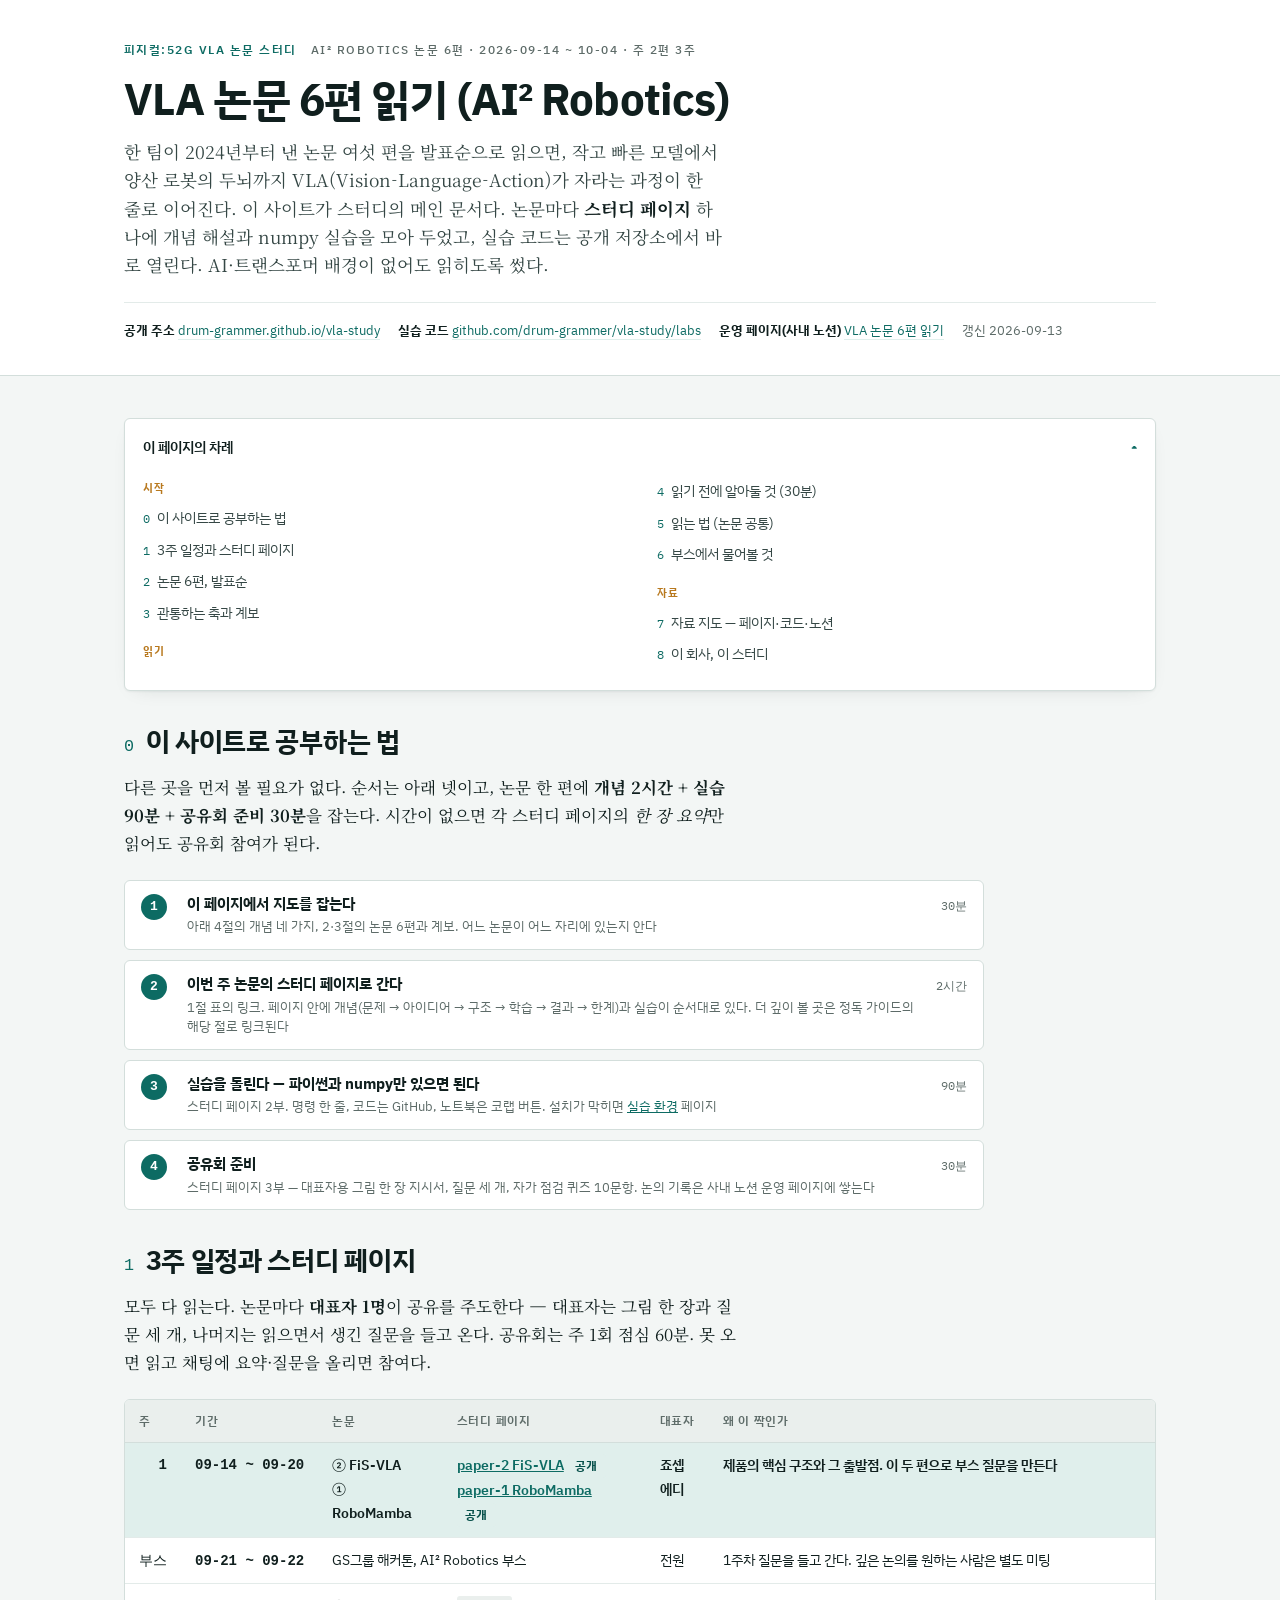
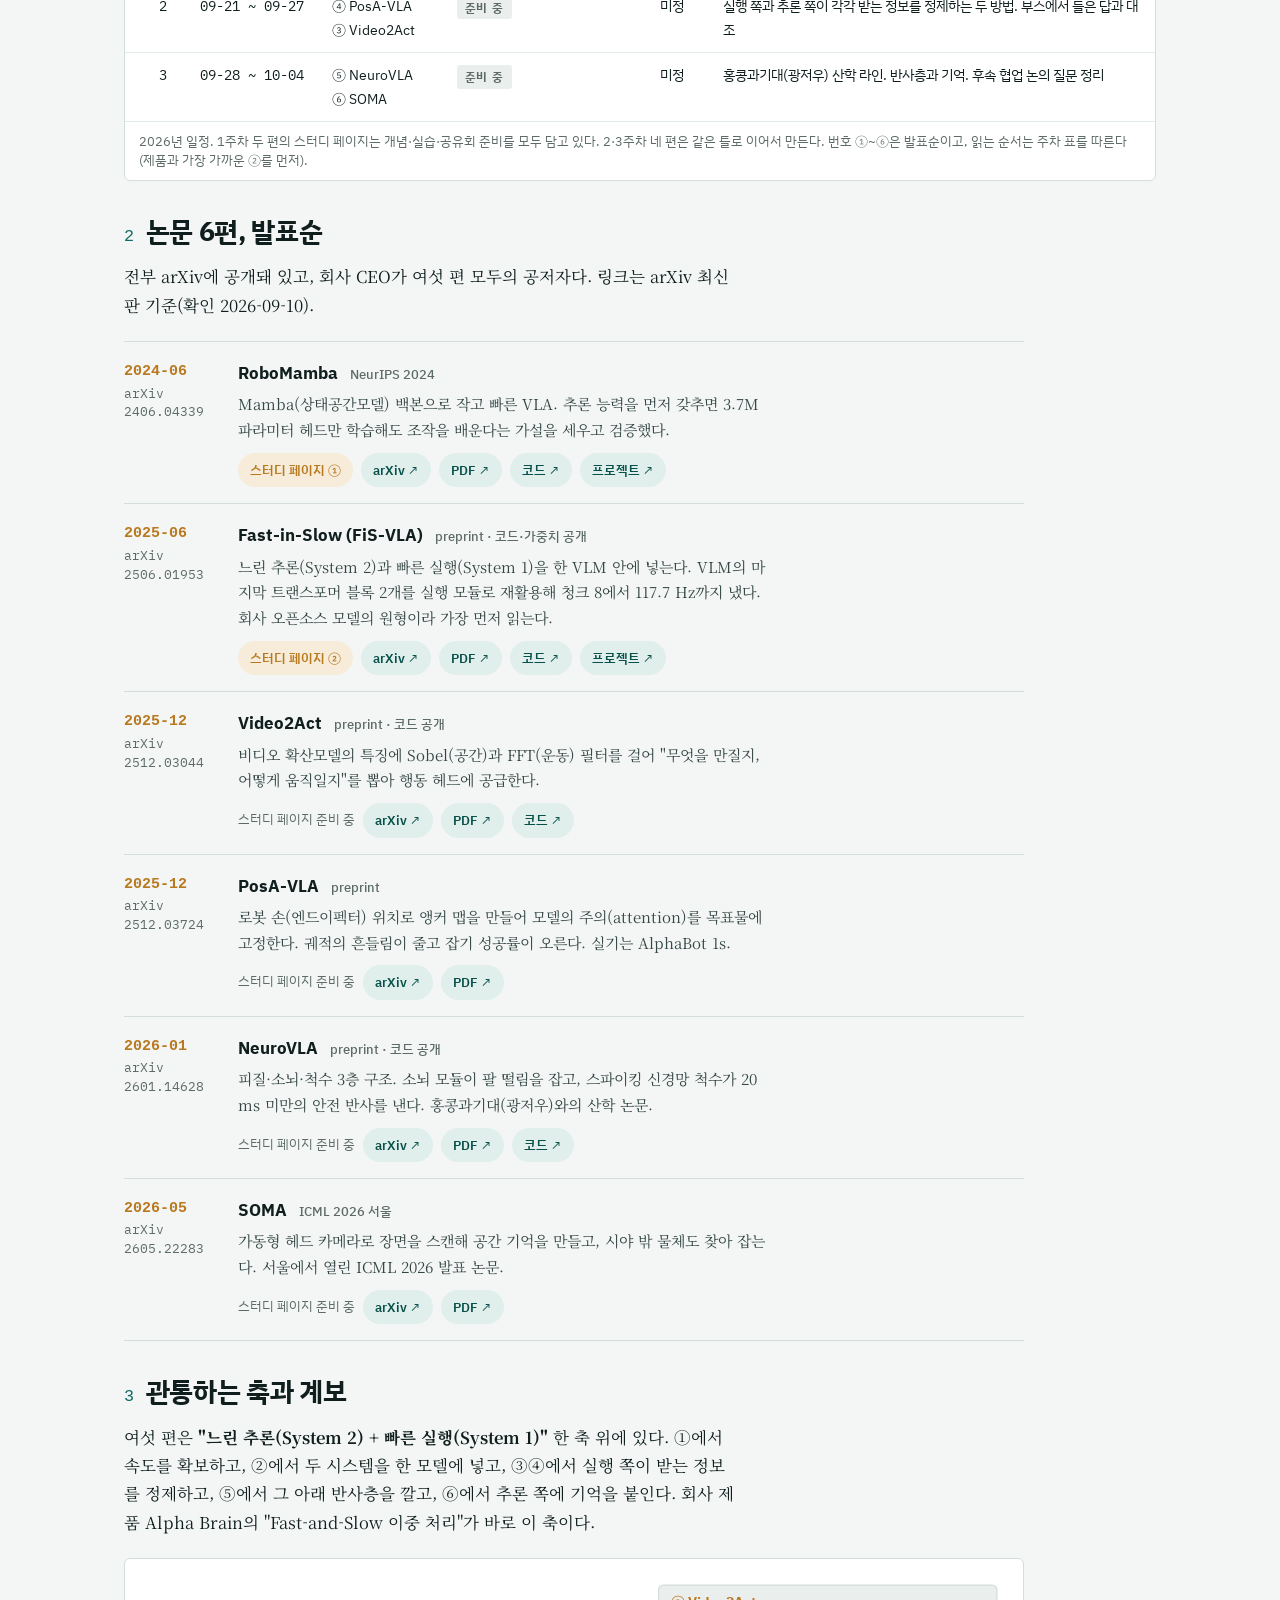
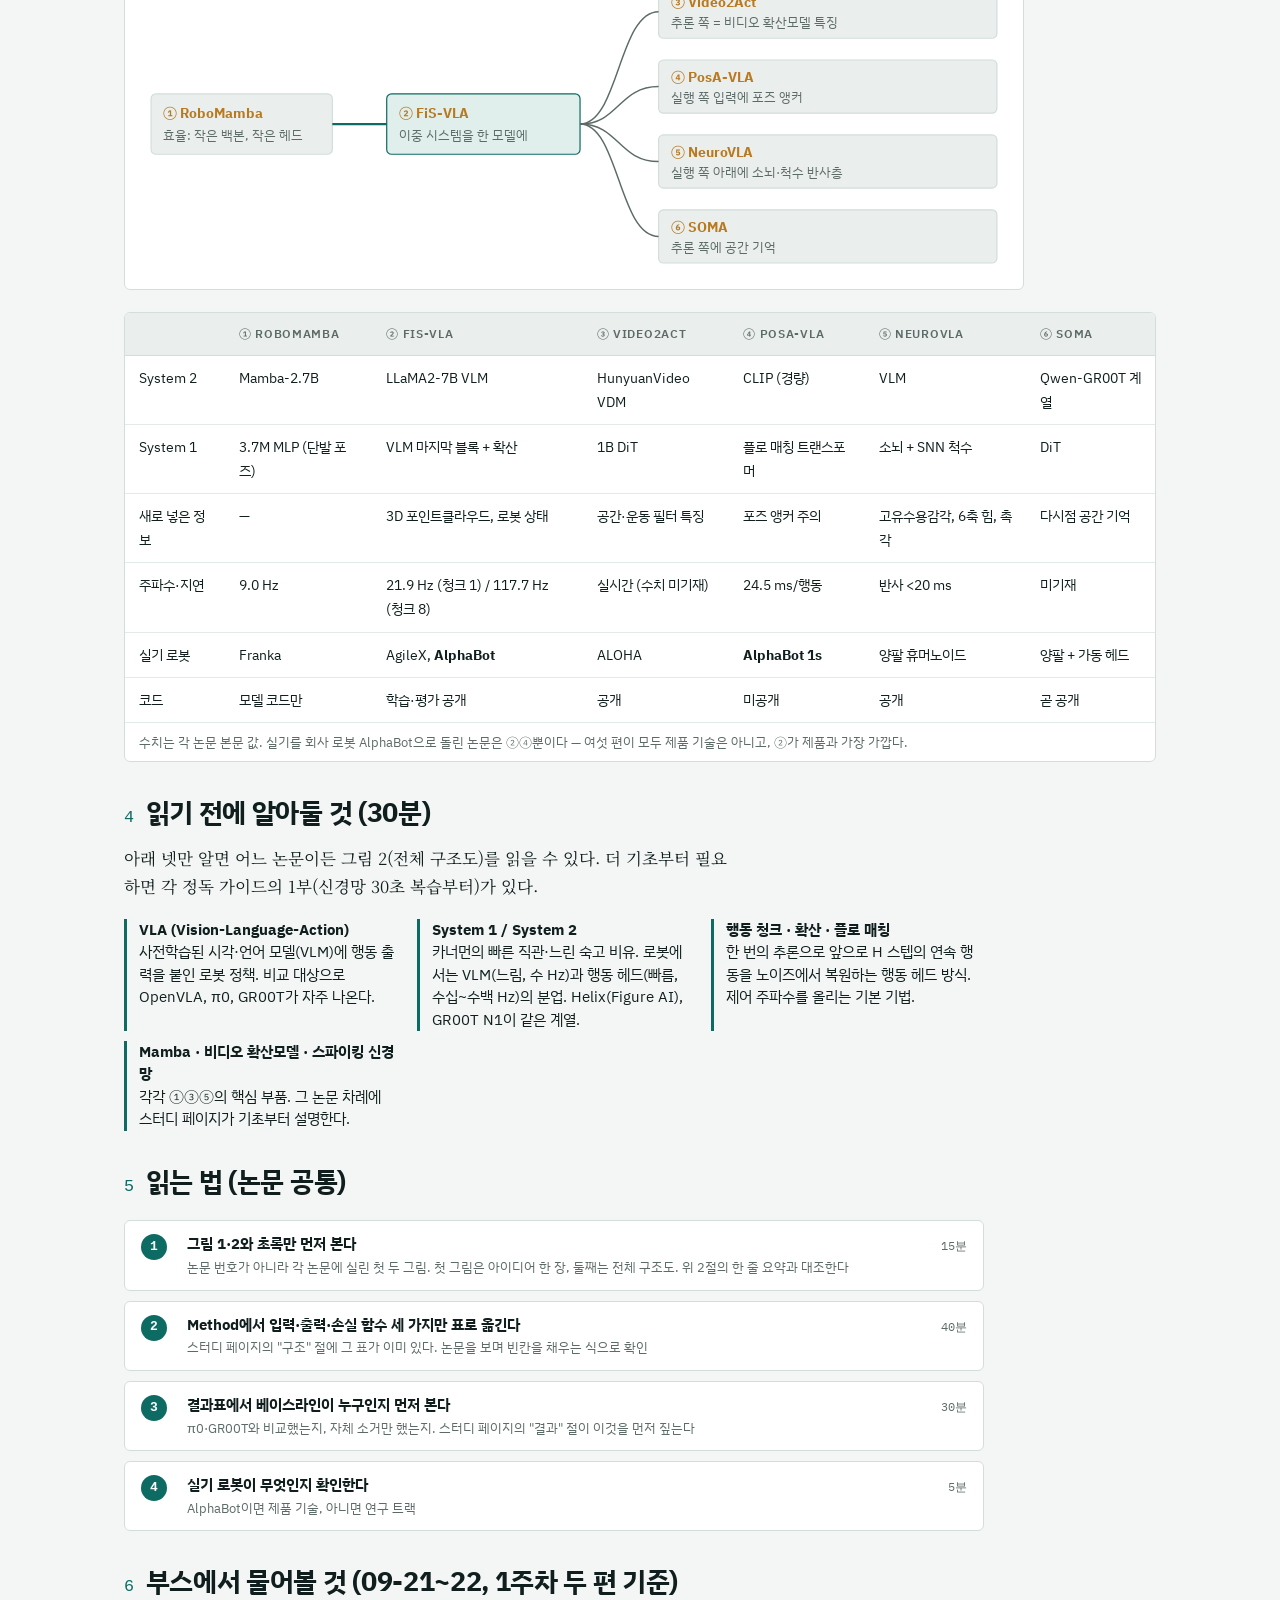
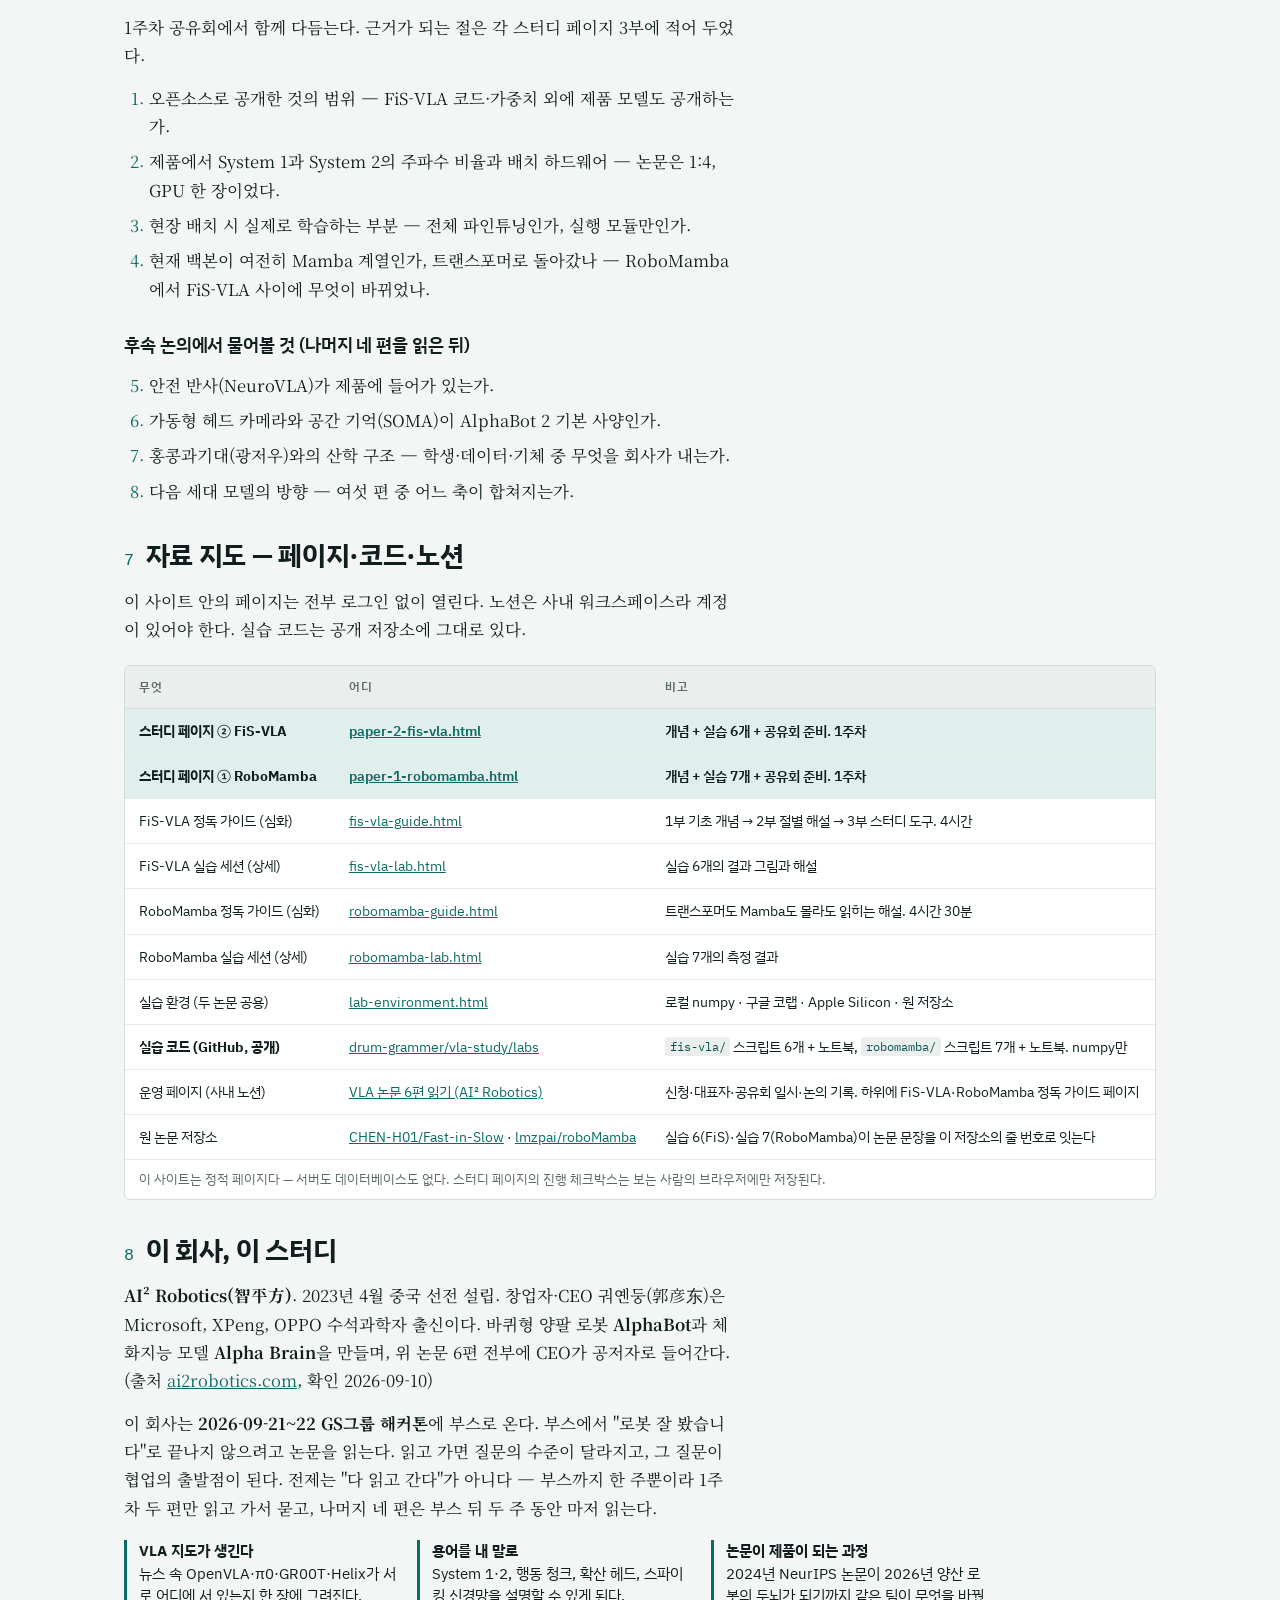
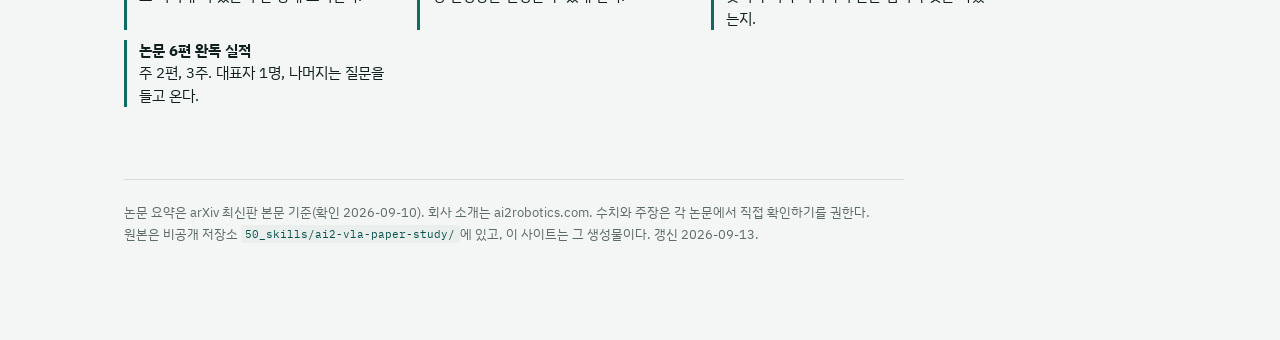
==== commit 03b08075: "site: 2026-09-16 (ai2-vla-paper-study@783342a)" ====
--- a/index.html
+++ b/index.html
@@ -257,7 +257,7 @@
 
 <footer>
   논문 요약은 arXiv 최신판 본문 기준(확인 2026-09-10). 회사 소개는 ai2robotics.com. 수치와 주장은 각 논문에서 직접 확인하기를 권한다.<br>
-  원본은 비공개 저장소 <code>30_ecosystem/ai2-robotics/</code>에 있고, 이 사이트는 그 생성물이다. 갱신 2026-09-13.
+  원본은 비공개 저장소 <code>50_skills/ai2-vla-paper-study/</code>에 있고, 이 사이트는 그 생성물이다. 갱신 2026-09-13.
 </footer>
 </main>
 </div>
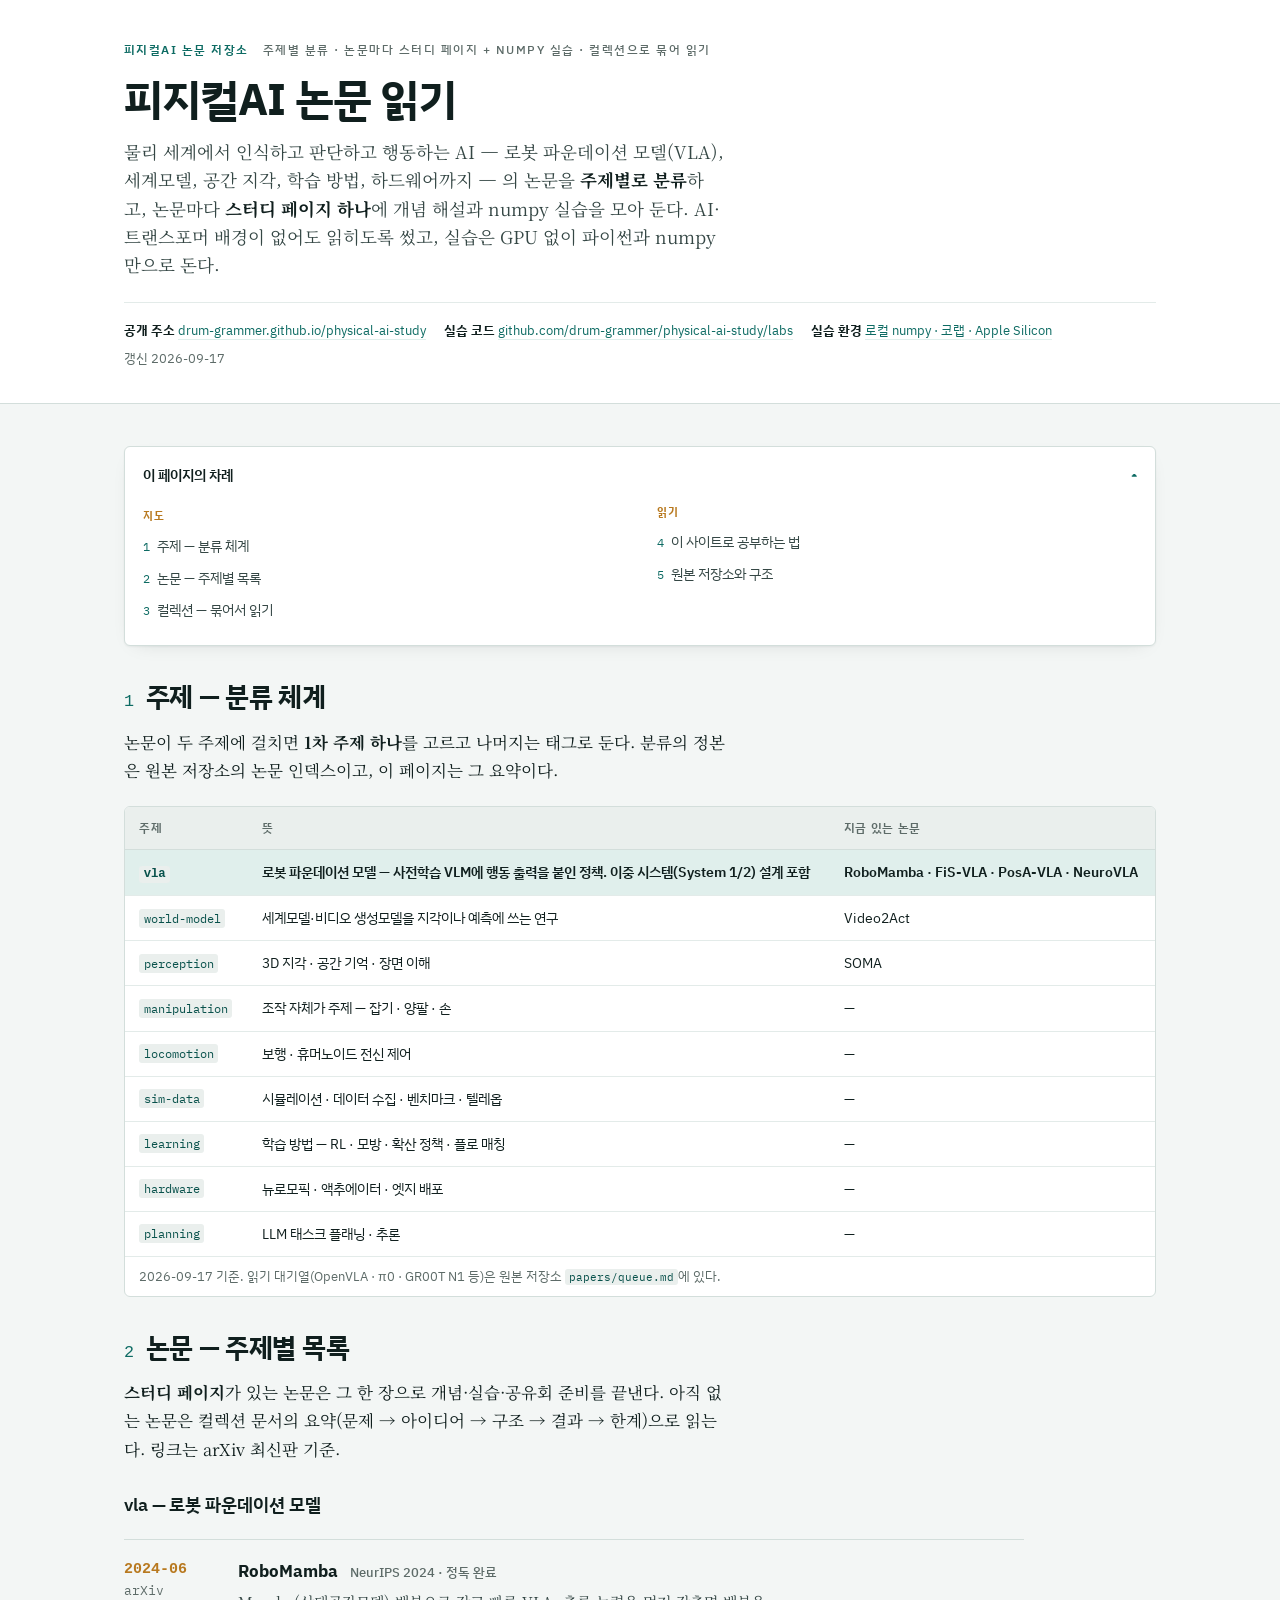
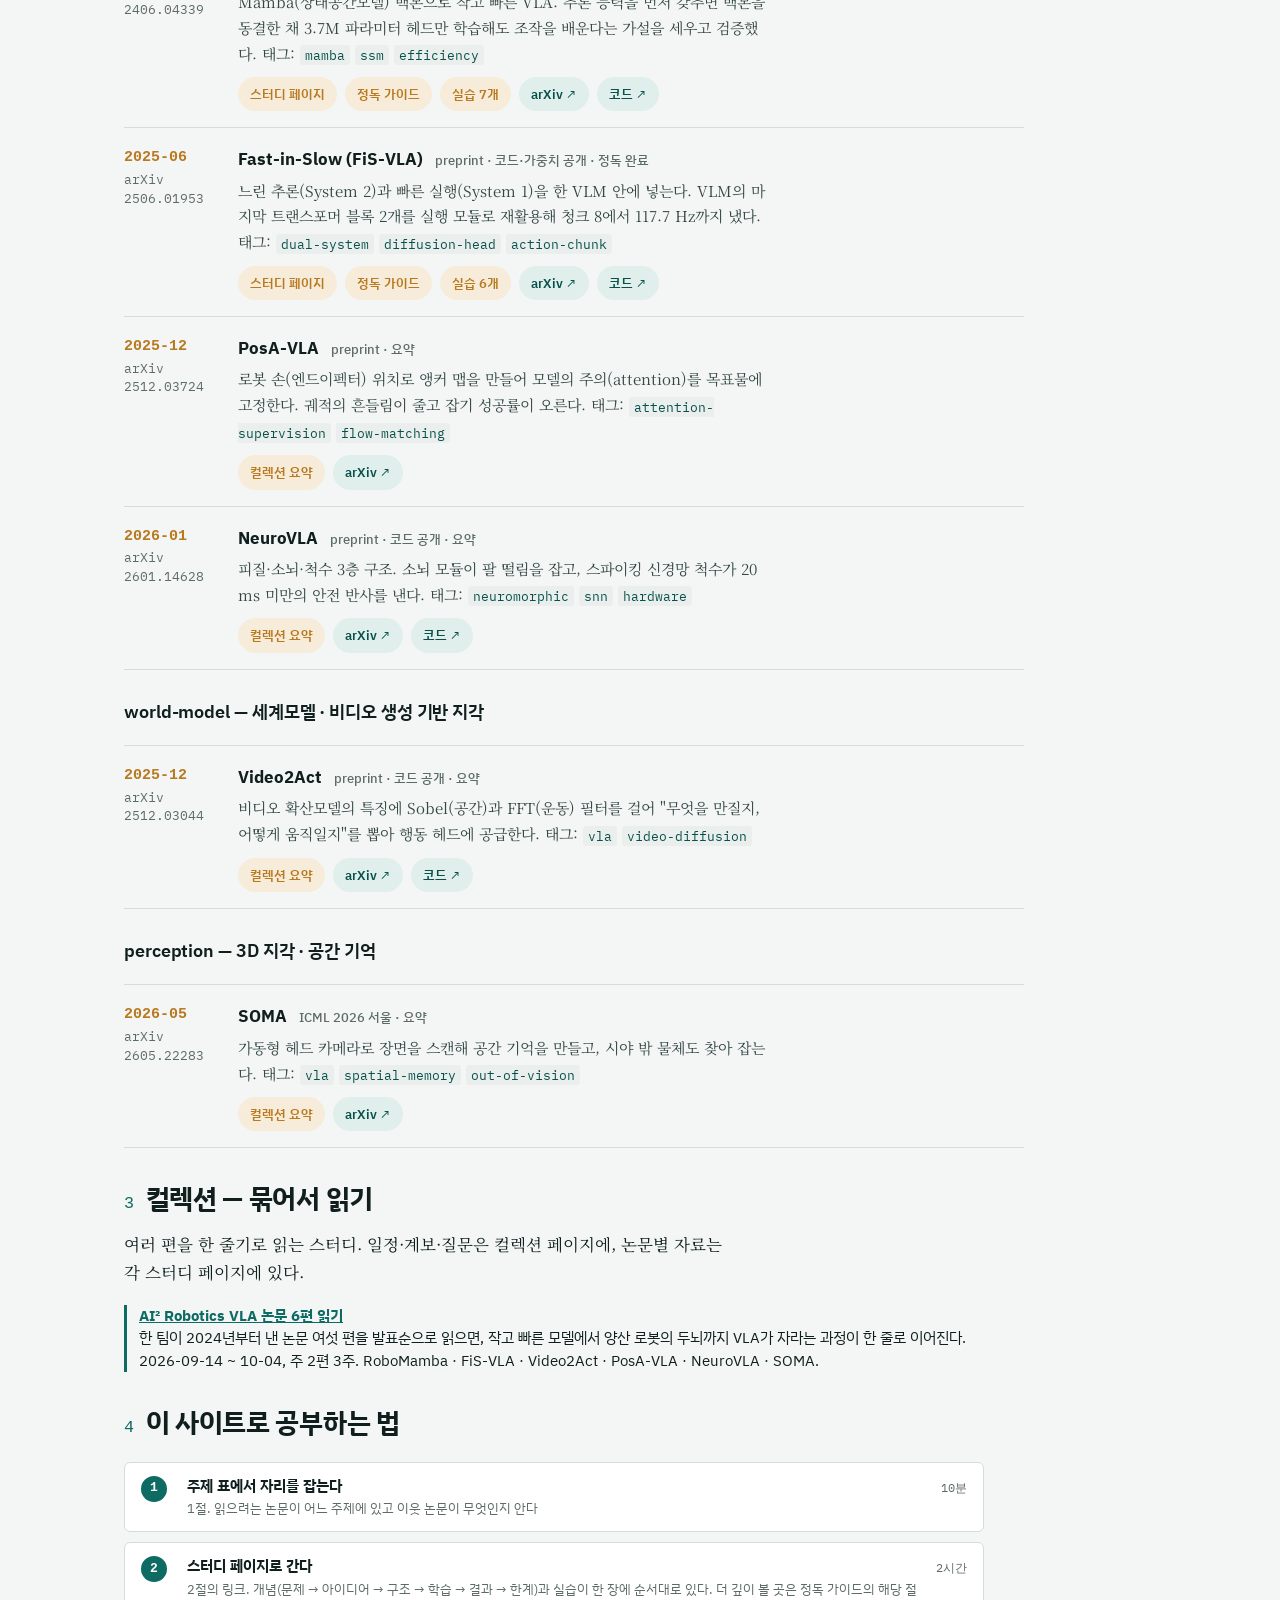
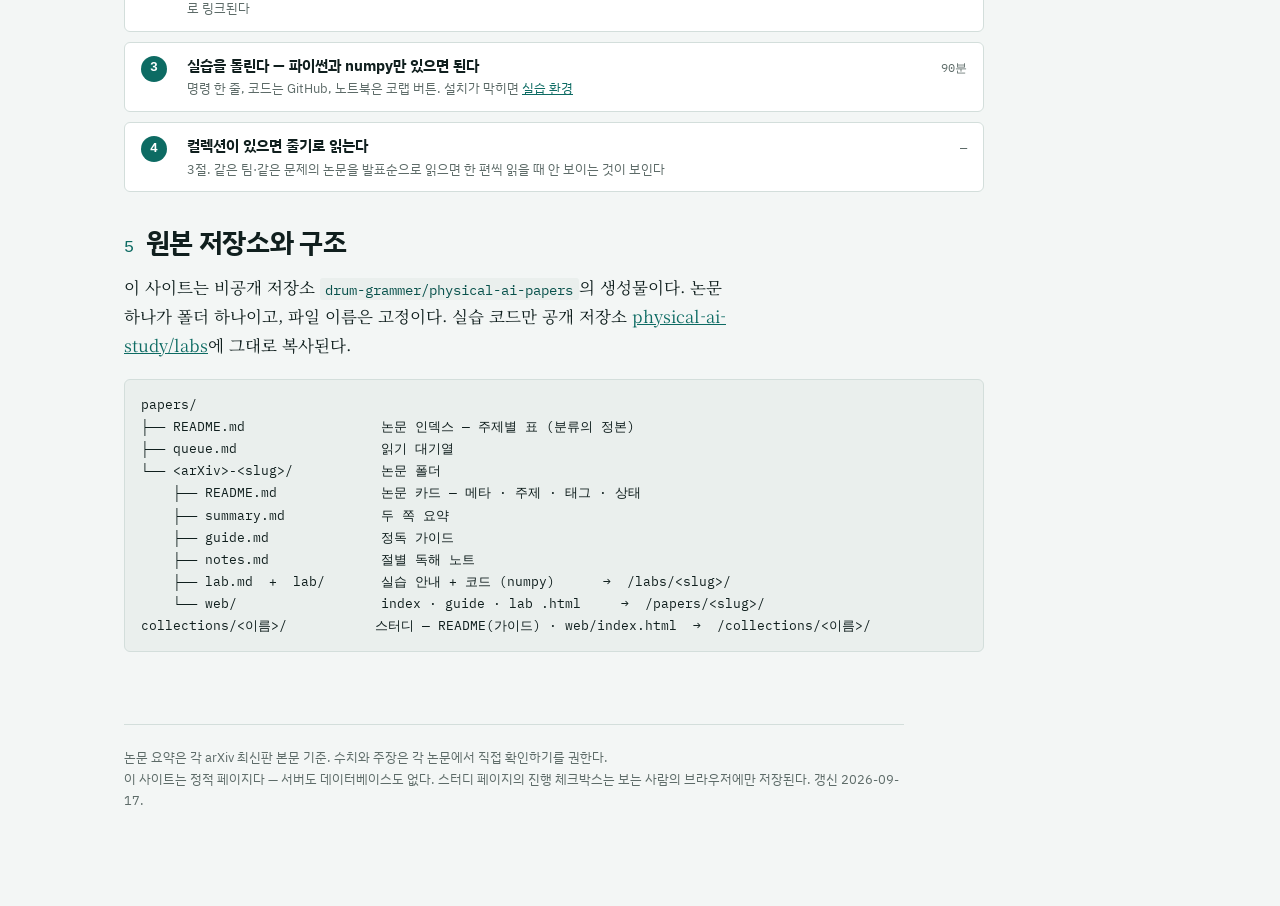
==== commit d6be07d1: "site: 2026-09-17 (physical-ai-papers@45c5b91)" ====
--- a/index.html
+++ b/index.html
@@ -9,7 +9,7 @@
     img { max-width: 100%; }
     [hidden] { display: none !important; }
 </style>
-<title>VLA 논문 6편 읽기</title>
+<title>피지컬AI 논문 읽기</title>
 <link rel="preconnect" href="https://fonts.gstatic.com" crossorigin>
 <link rel="stylesheet" href="https://fonts.googleapis.com/css2?family=IBM+Plex+Sans+KR:wght@400;500;600;700&family=Noto+Serif+KR:wght@400;600;700&family=IBM+Plex+Mono:wght@400;500;600&display=swap">
 <link rel="stylesheet" href="style.css">
@@ -19,21 +19,20 @@
 <header class="masthead">
   <div class="wrap">
     <div class="eyebrow">
-      <span>피지컬:52g VLA 논문 스터디</span>
-      <span class="dim">AI² Robotics 논문 6편 · 2026-09-14 ~ 10-04 · 주 2편 3주</span>
+      <span>피지컬AI 논문 저장소</span>
+      <span class="dim">주제별 분류 · 논문마다 스터디 페이지 + numpy 실습 · 컬렉션으로 묶어 읽기</span>
     </div>
-    <h1>VLA 논문 6편 읽기 <span style="white-space:nowrap">(AI² Robotics)</span></h1>
+    <h1>피지컬AI 논문 읽기</h1>
     <p class="standfirst">
-      한 팀이 2024년부터 낸 논문 여섯 편을 발표순으로 읽으면, 작고 빠른 모델에서 양산 로봇의 두뇌까지
-      VLA(Vision-Language-Action)가 자라는 과정이 한 줄로 이어진다. 이 사이트가 스터디의 메인 문서다.
-      논문마다 <strong>스터디 페이지</strong> 하나에 개념 해설과 numpy 실습을 모아 두었고, 실습 코드는 공개 저장소에서 바로 열린다.
-      AI·트랜스포머 배경이 없어도 읽히도록 썼다.
+      물리 세계에서 인식하고 판단하고 행동하는 AI — 로봇 파운데이션 모델(VLA), 세계모델, 공간 지각, 학습 방법, 하드웨어까지 —
+      의 논문을 <strong>주제별로 분류</strong>하고, 논문마다 <strong>스터디 페이지 하나</strong>에 개념 해설과 numpy 실습을 모아 둔다.
+      AI·트랜스포머 배경이 없어도 읽히도록 썼고, 실습은 GPU 없이 파이썬과 numpy만으로 돈다.
     </p>
     <div class="meta">
-      <span><strong>공개 주소</strong> <a href="https://drum-grammer.github.io/vla-study/">drum-grammer.github.io/vla-study</a></span>
-      <span><strong>실습 코드</strong> <a href="https://github.com/drum-grammer/vla-study/tree/main/labs">github.com/drum-grammer/vla-study/labs</a></span>
-      <span><strong>운영 페이지(사내 노션)</strong> <a href="https://app.notion.com/p/gsholdings/3d6f800bd1c180e58a4ce5ece278485d">VLA 논문 6편 읽기</a></span>
-      <span class="dim">갱신 2026-09-13</span>
+      <span><strong>공개 주소</strong> <a href="https://drum-grammer.github.io/physical-ai-study/">drum-grammer.github.io/physical-ai-study</a></span>
+      <span><strong>실습 코드</strong> <a href="https://github.com/drum-grammer/physical-ai-study/tree/main/labs">github.com/drum-grammer/physical-ai-study/labs</a></span>
+      <span><strong>실습 환경</strong> <a href="lab-environment.html">로컬 numpy · 코랩 · Apple Silicon</a></span>
+      <span class="dim">갱신 2026-09-17</span>
     </div>
   </div>
 </header>
@@ -44,220 +43,130 @@
 <details class="toc" open>
   <summary>이 페이지의 차례</summary>
   <div class="toc-body">
-    <div class="grp">시작</div>
-    <a href="#how"><span class="num">0</span>이 사이트로 공부하는 법</a>
-    <a href="#schedule"><span class="num">1</span>3주 일정과 스터디 페이지</a>
-    <a href="#papers"><span class="num">2</span>논문 6편, 발표순</a>
-    <a href="#lineage"><span class="num">3</span>관통하는 축과 계보</a>
+    <div class="grp">지도</div>
+    <a href="#topics"><span class="num">1</span>주제 — 분류 체계</a>
+    <a href="#papers"><span class="num">2</span>논문 — 주제별 목록</a>
+    <a href="#collections"><span class="num">3</span>컬렉션 — 묶어서 읽기</a>
     <div class="grp">읽기</div>
-    <a href="#prereq"><span class="num">4</span>읽기 전에 알아둘 것 (30분)</a>
-    <a href="#method"><span class="num">5</span>읽는 법 (논문 공통)</a>
-    <a href="#booth"><span class="num">6</span>부스에서 물어볼 것</a>
-    <div class="grp">자료</div>
-    <a href="#map"><span class="num">7</span>자료 지도 — 페이지·코드·노션</a>
-    <a href="#about"><span class="num">8</span>이 회사, 이 스터디</a>
+    <a href="#how"><span class="num">4</span>이 사이트로 공부하는 법</a>
+    <a href="#repo"><span class="num">5</span>원본 저장소와 구조</a>
   </div>
 </details>
 
-<h2 id="how"><span class="num">0</span>이 사이트로 공부하는 법</h2>
-<p class="col">다른 곳을 먼저 볼 필요가 없다. 순서는 아래 넷이고, 논문 한 편에 <strong>개념 2시간 + 실습 90분 + 공유회 준비 30분</strong>을 잡는다.
-시간이 없으면 각 스터디 페이지의 <em>한 장 요약</em>만 읽어도 공유회 참여가 된다.</p>
-<ol class="path">
-  <li><div class="what"><b>이 페이지에서 지도를 잡는다</b><div class="where">아래 4절의 개념 네 가지, 2·3절의 논문 6편과 계보. 어느 논문이 어느 자리에 있는지 안다</div></div><span class="t">30분</span></li>
-  <li><div class="what"><b>이번 주 논문의 스터디 페이지로 간다</b><div class="where">1절 표의 링크. 페이지 안에 개념(문제 → 아이디어 → 구조 → 학습 → 결과 → 한계)과 실습이 순서대로 있다. 더 깊이 볼 곳은 정독 가이드의 해당 절로 링크된다</div></div><span class="t">2시간</span></li>
-  <li><div class="what"><b>실습을 돌린다 — 파이썬과 numpy만 있으면 된다</b><div class="where">스터디 페이지 2부. 명령 한 줄, 코드는 GitHub, 노트북은 코랩 버튼. 설치가 막히면 <a href="lab-environment.html">실습 환경</a> 페이지</div></div><span class="t">90분</span></li>
-  <li><div class="what"><b>공유회 준비</b><div class="where">스터디 페이지 3부 — 대표자용 그림 한 장 지시서, 질문 세 개, 자가 점검 퀴즈 10문항. 논의 기록은 사내 노션 운영 페이지에 쌓는다</div></div><span class="t">30분</span></li>
-</ol>
-
-<h2 id="schedule"><span class="num">1</span>3주 일정과 스터디 페이지</h2>
-<p class="col">모두 다 읽는다. 논문마다 <strong>대표자 1명</strong>이 공유를 주도한다 — 대표자는 그림 한 장과 질문 세 개, 나머지는 읽으면서 생긴 질문을 들고 온다.
-공유회는 주 1회 점심 60분. 못 오면 읽고 채팅에 요약·질문을 올리면 참여다.</p>
+<h2 id="topics"><span class="num">1</span>주제 — 분류 체계</h2>
+<p class="col">논문이 두 주제에 걸치면 <strong>1차 주제 하나</strong>를 고르고 나머지는 태그로 둔다. 분류의 정본은 원본 저장소의 논문 인덱스이고, 이 페이지는 그 요약이다.</p>
 <div class="tbl">
 <table>
-<thead><tr><th>주</th><th>기간</th><th>논문</th><th>스터디 페이지</th><th>대표자</th><th>왜 이 짝인가</th></tr></thead>
+<thead><tr><th>주제</th><th>뜻</th><th>지금 있는 논문</th></tr></thead>
 <tbody>
-<tr class="hi"><td class="n">1</td><td class="n">09-14 ~ 09-20</td><td>② FiS-VLA<br>① RoboMamba</td>
-  <td><a href="paper-2-fis-vla.html">paper-2 FiS-VLA</a> <span class="pill">공개</span><br><a href="paper-1-robomamba.html">paper-1 RoboMamba</a> <span class="pill">공개</span></td>
-  <td>죠셉<br>에디</td><td>제품의 핵심 구조와 그 출발점. 이 두 편으로 부스 질문을 만든다</td></tr>
-<tr><td class="n">부스</td><td class="n"><strong>09-21 ~ 09-22</strong></td><td colspan="2">GS그룹 해커톤, AI² Robotics 부스</td><td>전원</td><td>1주차 질문을 들고 간다. 깊은 논의를 원하는 사람은 별도 미팅</td></tr>
-<tr><td class="n">2</td><td class="n">09-21 ~ 09-27</td><td>④ PosA-VLA<br>③ Video2Act</td><td><span class="pill todo">준비 중</span></td><td>미정</td><td>실행 쪽과 추론 쪽이 각각 받는 정보를 정제하는 두 방법. 부스에서 들은 답과 대조</td></tr>
-<tr><td class="n">3</td><td class="n">09-28 ~ 10-04</td><td>⑤ NeuroVLA<br>⑥ SOMA</td><td><span class="pill todo">준비 중</span></td><td>미정</td><td>홍콩과기대(광저우) 산학 라인. 반사층과 기억. 후속 협업 논의 질문 정리</td></tr>
+<tr class="hi"><td><code>vla</code></td><td>로봇 파운데이션 모델 — 사전학습 VLM에 행동 출력을 붙인 정책. 이중 시스템(System 1/2) 설계 포함</td><td>RoboMamba · FiS-VLA · PosA-VLA · NeuroVLA</td></tr>
+<tr><td><code>world-model</code></td><td>세계모델·비디오 생성모델을 지각이나 예측에 쓰는 연구</td><td>Video2Act</td></tr>
+<tr><td><code>perception</code></td><td>3D 지각 · 공간 기억 · 장면 이해</td><td>SOMA</td></tr>
+<tr><td><code>manipulation</code></td><td>조작 자체가 주제 — 잡기 · 양팔 · 손</td><td>—</td></tr>
+<tr><td><code>locomotion</code></td><td>보행 · 휴머노이드 전신 제어</td><td>—</td></tr>
+<tr><td><code>sim-data</code></td><td>시뮬레이션 · 데이터 수집 · 벤치마크 · 텔레옵</td><td>—</td></tr>
+<tr><td><code>learning</code></td><td>학습 방법 — RL · 모방 · 확산 정책 · 플로 매칭</td><td>—</td></tr>
+<tr><td><code>hardware</code></td><td>뉴로모픽 · 액추에이터 · 엣지 배포</td><td>—</td></tr>
+<tr><td><code>planning</code></td><td>LLM 태스크 플래닝 · 추론</td><td>—</td></tr>
 </tbody>
-<caption>2026년 일정. 1주차 두 편의 스터디 페이지는 개념·실습·공유회 준비를 모두 담고 있다. 2·3주차 네 편은 같은 틀로 이어서 만든다.
-번호 ①~⑥은 발표순이고, 읽는 순서는 주차 표를 따른다(제품과 가장 가까운 ②를 먼저).</caption>
+<caption>2026-09-17 기준. 읽기 대기열(OpenVLA · π0 · GR00T N1 등)은 원본 저장소 <code>papers/queue.md</code>에 있다.</caption>
 </table>
 </div>
 
-<h2 id="papers"><span class="num">2</span>논문 6편, 발표순</h2>
-<p class="col">전부 arXiv에 공개돼 있고, 회사 CEO가 여섯 편 모두의 공저자다. 링크는 arXiv 최신판 기준(확인 2026-09-10).</p>
+<h2 id="papers"><span class="num">2</span>논문 — 주제별 목록</h2>
+<p class="col"><strong>스터디 페이지</strong>가 있는 논문은 그 한 장으로 개념·실습·공유회 준비를 끝낸다. 아직 없는 논문은 컬렉션 문서의 요약(문제 → 아이디어 → 구조 → 결과 → 한계)으로 읽는다. 링크는 arXiv 최신판 기준.</p>
+
+<h3>vla — 로봇 파운데이션 모델</h3>
 <ol class="papers">
   <li class="paper">
     <div class="when"><b>2024-06</b>arXiv 2406.04339</div>
     <div>
-      <p class="name">RoboMamba <span class="venue">NeurIPS 2024</span></p>
-      <p class="line">Mamba(상태공간모델) 백본으로 작고 빠른 VLA. 추론 능력을 먼저 갖추면 3.7M 파라미터 헤드만 학습해도 조작을 배운다는 가설을 세우고 검증했다.</p>
-      <div class="links"><a class="study" href="paper-1-robomamba.html">스터디 페이지 ①</a><a class="ext" href="https://arxiv.org/abs/2406.04339">arXiv</a><a class="ext" href="https://arxiv.org/pdf/2406.04339">PDF</a><a class="ext" href="https://github.com/lmzpai/roboMamba">코드</a><a class="ext" href="https://sites.google.com/view/robomamba-web">프로젝트</a></div>
+      <p class="name">RoboMamba <span class="venue">NeurIPS 2024 · 정독 완료</span></p>
+      <p class="line">Mamba(상태공간모델) 백본으로 작고 빠른 VLA. 추론 능력을 먼저 갖추면 백본을 동결한 채 3.7M 파라미터 헤드만 학습해도 조작을 배운다는 가설을 세우고 검증했다. 태그: <code>mamba</code> <code>ssm</code> <code>efficiency</code></p>
+      <div class="links"><a class="study" href="papers/robomamba/index.html">스터디 페이지</a><a class="study" href="papers/robomamba/guide.html">정독 가이드</a><a class="study" href="papers/robomamba/lab.html">실습 7개</a><a class="ext" href="https://arxiv.org/abs/2406.04339">arXiv</a><a class="ext" href="https://github.com/lmzpai/roboMamba">코드</a></div>
     </div>
   </li>
   <li class="paper">
     <div class="when"><b>2025-06</b>arXiv 2506.01953</div>
     <div>
-      <p class="name">Fast-in-Slow (FiS-VLA) <span class="venue">preprint · 코드·가중치 공개</span></p>
-      <p class="line">느린 추론(System 2)과 빠른 실행(System 1)을 한 VLM 안에 넣는다. VLM의 마지막 트랜스포머 블록 2개를 실행 모듈로 재활용해 청크 8에서 117.7 Hz까지 냈다. 회사 오픈소스 모델의 원형이라 가장 먼저 읽는다.</p>
-      <div class="links"><a class="study" href="paper-2-fis-vla.html">스터디 페이지 ②</a><a class="ext" href="https://arxiv.org/abs/2506.01953">arXiv</a><a class="ext" href="https://arxiv.org/pdf/2506.01953">PDF</a><a class="ext" href="https://github.com/CHEN-H01/Fast-in-Slow">코드</a><a class="ext" href="https://fast-in-slow.github.io/">프로젝트</a></div>
-    </div>
-  </li>
-  <li class="paper">
-    <div class="when"><b>2025-12</b>arXiv 2512.03044</div>
-    <div>
-      <p class="name">Video2Act <span class="venue">preprint · 코드 공개</span></p>
-      <p class="line">비디오 확산모델의 특징에 Sobel(공간)과 FFT(운동) 필터를 걸어 "무엇을 만질지, 어떻게 움직일지"를 뽑아 행동 헤드에 공급한다.</p>
-      <div class="links"><span class="study">스터디 페이지 준비 중</span><a class="ext" href="https://arxiv.org/abs/2512.03044">arXiv</a><a class="ext" href="https://arxiv.org/pdf/2512.03044">PDF</a><a class="ext" href="https://github.com/jiayueru/Video2Act">코드</a></div>
+      <p class="name">Fast-in-Slow (FiS-VLA) <span class="venue">preprint · 코드·가중치 공개 · 정독 완료</span></p>
+      <p class="line">느린 추론(System 2)과 빠른 실행(System 1)을 한 VLM 안에 넣는다. VLM의 마지막 트랜스포머 블록 2개를 실행 모듈로 재활용해 청크 8에서 117.7 Hz까지 냈다. 태그: <code>dual-system</code> <code>diffusion-head</code> <code>action-chunk</code></p>
+      <div class="links"><a class="study" href="papers/fis-vla/index.html">스터디 페이지</a><a class="study" href="papers/fis-vla/guide.html">정독 가이드</a><a class="study" href="papers/fis-vla/lab.html">실습 6개</a><a class="ext" href="https://arxiv.org/abs/2506.01953">arXiv</a><a class="ext" href="https://github.com/CHEN-H01/Fast-in-Slow">코드</a></div>
     </div>
   </li>
   <li class="paper">
     <div class="when"><b>2025-12</b>arXiv 2512.03724</div>
     <div>
-      <p class="name">PosA-VLA <span class="venue">preprint</span></p>
-      <p class="line">로봇 손(엔드이펙터) 위치로 앵커 맵을 만들어 모델의 주의(attention)를 목표물에 고정한다. 궤적의 흔들림이 줄고 잡기 성공률이 오른다. 실기는 AlphaBot 1s.</p>
-      <div class="links"><span class="study">스터디 페이지 준비 중</span><a class="ext" href="https://arxiv.org/abs/2512.03724">arXiv</a><a class="ext" href="https://arxiv.org/pdf/2512.03724">PDF</a></div>
+      <p class="name">PosA-VLA <span class="venue">preprint · 요약</span></p>
+      <p class="line">로봇 손(엔드이펙터) 위치로 앵커 맵을 만들어 모델의 주의(attention)를 목표물에 고정한다. 궤적의 흔들림이 줄고 잡기 성공률이 오른다. 태그: <code>attention-supervision</code> <code>flow-matching</code></p>
+      <div class="links"><a class="study" href="collections/ai2-robotics-vla-6/index.html#papers">컬렉션 요약</a><a class="ext" href="https://arxiv.org/abs/2512.03724">arXiv</a></div>
     </div>
   </li>
   <li class="paper">
     <div class="when"><b>2026-01</b>arXiv 2601.14628</div>
     <div>
-      <p class="name">NeuroVLA <span class="venue">preprint · 코드 공개</span></p>
-      <p class="line">피질·소뇌·척수 3층 구조. 소뇌 모듈이 팔 떨림을 잡고, 스파이킹 신경망 척수가 20 ms 미만의 안전 반사를 낸다. 홍콩과기대(광저우)와의 산학 논문.</p>
-      <div class="links"><span class="study">스터디 페이지 준비 중</span><a class="ext" href="https://arxiv.org/abs/2601.14628">arXiv</a><a class="ext" href="https://arxiv.org/pdf/2601.14628">PDF</a><a class="ext" href="https://github.com/guoweiyu/NeuroVLA">코드</a></div>
-    </div>
-  </li>
-  <li class="paper">
-    <div class="when"><b>2026-05</b>arXiv 2605.22283</div>
-    <div>
-      <p class="name">SOMA <span class="venue">ICML 2026 서울</span></p>
-      <p class="line">가동형 헤드 카메라로 장면을 스캔해 공간 기억을 만들고, 시야 밖 물체도 찾아 잡는다. 서울에서 열린 ICML 2026 발표 논문.</p>
-      <div class="links"><span class="study">스터디 페이지 준비 중</span><a class="ext" href="https://arxiv.org/abs/2605.22283">arXiv</a><a class="ext" href="https://arxiv.org/pdf/2605.22283">PDF</a></div>
+      <p class="name">NeuroVLA <span class="venue">preprint · 코드 공개 · 요약</span></p>
+      <p class="line">피질·소뇌·척수 3층 구조. 소뇌 모듈이 팔 떨림을 잡고, 스파이킹 신경망 척수가 20 ms 미만의 안전 반사를 낸다. 태그: <code>neuromorphic</code> <code>snn</code> <code>hardware</code></p>
+      <div class="links"><a class="study" href="collections/ai2-robotics-vla-6/index.html#papers">컬렉션 요약</a><a class="ext" href="https://arxiv.org/abs/2601.14628">arXiv</a><a class="ext" href="https://github.com/guoweiyu/NeuroVLA">코드</a></div>
     </div>
   </li>
 </ol>
 
-<h2 id="lineage"><span class="num">3</span>관통하는 축과 계보</h2>
-<p class="col">여섯 편은 <strong>"느린 추론(System 2) + 빠른 실행(System 1)"</strong> 한 축 위에 있다.
-①에서 속도를 확보하고, ②에서 두 시스템을 한 모델에 넣고, ③④에서 실행 쪽이 받는 정보를 정제하고, ⑤에서 그 아래 반사층을 깔고, ⑥에서 추론 쪽에 기억을 붙인다.
-회사 제품 Alpha Brain의 "Fast-and-Slow 이중 처리"가 바로 이 축이다.</p>
-<div class="lineage">
-  <svg viewBox="0 0 720 250" role="img" aria-label="논문 6편의 계보: RoboMamba에서 FiS-VLA로, FiS-VLA에서 Video2Act, PosA-VLA, NeuroVLA, SOMA로 갈라진다">
-    <rect class="bx" x="10" y="100" width="150" height="50" rx="4"></rect>
-    <text class="num" x="20" y="120">① RoboMamba</text>
-    <text class="cap" x="20" y="138">효율: 작은 백본, 작은 헤드</text>
-    <rect class="hub" x="205" y="100" width="160" height="50" rx="4"></rect>
-    <text class="num" x="215" y="120">② FiS-VLA</text>
-    <text class="cap" x="215" y="138">이중 시스템을 한 모델에</text>
-    <rect class="bx" x="430" y="10" width="280" height="44" rx="4"></rect>
-    <text class="num" x="440" y="28">③ Video2Act</text>
-    <text class="cap" x="440" y="45">추론 쪽 = 비디오 확산모델 특징</text>
-    <rect class="bx" x="430" y="72" width="280" height="44" rx="4"></rect>
-    <text class="num" x="440" y="90">④ PosA-VLA</text>
-    <text class="cap" x="440" y="107">실행 쪽 입력에 포즈 앵커</text>
-    <rect class="bx" x="430" y="134" width="280" height="44" rx="4"></rect>
-    <text class="num" x="440" y="152">⑤ NeuroVLA</text>
-    <text class="cap" x="440" y="169">실행 쪽 아래에 소뇌·척수 반사층</text>
-    <rect class="bx" x="430" y="196" width="280" height="44" rx="4"></rect>
-    <text class="num" x="440" y="214">⑥ SOMA</text>
-    <text class="cap" x="440" y="231">추론 쪽에 공간 기억</text>
-    <path class="edge main" d="M160 125 H205"></path>
-    <path class="edge" d="M365 125 C397 125, 397 32, 430 32"></path>
-    <path class="edge" d="M365 125 C397 125, 397 94, 430 94"></path>
-    <path class="edge" d="M365 125 C397 125, 397 156, 430 156"></path>
-    <path class="edge" d="M365 125 C397 125, 397 218, 430 218"></path>
-  </svg>
-</div>
-<div class="tbl">
-<table>
-<thead><tr><th></th><th>① RoboMamba</th><th>② FiS-VLA</th><th>③ Video2Act</th><th>④ PosA-VLA</th><th>⑤ NeuroVLA</th><th>⑥ SOMA</th></tr></thead>
-<tbody>
-<tr><td>System 2</td><td>Mamba-2.7B</td><td>LLaMA2-7B VLM</td><td>HunyuanVideo VDM</td><td>CLIP (경량)</td><td>VLM</td><td>Qwen-GR00T 계열</td></tr>
-<tr><td>System 1</td><td>3.7M MLP (단발 포즈)</td><td>VLM 마지막 블록 + 확산</td><td>1B DiT</td><td>플로 매칭 트랜스포머</td><td>소뇌 + SNN 척수</td><td>DiT</td></tr>
-<tr><td>새로 넣은 정보</td><td>—</td><td>3D 포인트클라우드, 로봇 상태</td><td>공간·운동 필터 특징</td><td>포즈 앵커 주의</td><td>고유수용감각, 6축 힘, 촉각</td><td>다시점 공간 기억</td></tr>
-<tr><td>주파수·지연</td><td>9.0 Hz</td><td>21.9 Hz (청크 1) / 117.7 Hz (청크 8)</td><td>실시간 (수치 미기재)</td><td>24.5 ms/행동</td><td>반사 &lt;20 ms</td><td>미기재</td></tr>
-<tr><td>실기 로봇</td><td>Franka</td><td>AgileX, <strong>AlphaBot</strong></td><td>ALOHA</td><td><strong>AlphaBot 1s</strong></td><td>양팔 휴머노이드</td><td>양팔 + 가동 헤드</td></tr>
-<tr><td>코드</td><td>모델 코드만</td><td>학습·평가 공개</td><td>공개</td><td>미공개</td><td>공개</td><td>곧 공개</td></tr>
-</tbody>
-<caption>수치는 각 논문 본문 값. 실기를 회사 로봇 AlphaBot으로 돌린 논문은 ②④뿐이다 — 여섯 편이 모두 제품 기술은 아니고, ②가 제품과 가장 가깝다.</caption>
-</table>
+<h3>world-model — 세계모델 · 비디오 생성 기반 지각</h3>
+<ol class="papers">
+  <li class="paper">
+    <div class="when"><b>2025-12</b>arXiv 2512.03044</div>
+    <div>
+      <p class="name">Video2Act <span class="venue">preprint · 코드 공개 · 요약</span></p>
+      <p class="line">비디오 확산모델의 특징에 Sobel(공간)과 FFT(운동) 필터를 걸어 "무엇을 만질지, 어떻게 움직일지"를 뽑아 행동 헤드에 공급한다. 태그: <code>vla</code> <code>video-diffusion</code></p>
+      <div class="links"><a class="study" href="collections/ai2-robotics-vla-6/index.html#papers">컬렉션 요약</a><a class="ext" href="https://arxiv.org/abs/2512.03044">arXiv</a><a class="ext" href="https://github.com/jiayueru/Video2Act">코드</a></div>
+    </div>
+  </li>
+</ol>
+
+<h3>perception — 3D 지각 · 공간 기억</h3>
+<ol class="papers">
+  <li class="paper">
+    <div class="when"><b>2026-05</b>arXiv 2605.22283</div>
+    <div>
+      <p class="name">SOMA <span class="venue">ICML 2026 서울 · 요약</span></p>
+      <p class="line">가동형 헤드 카메라로 장면을 스캔해 공간 기억을 만들고, 시야 밖 물체도 찾아 잡는다. 태그: <code>vla</code> <code>spatial-memory</code> <code>out-of-vision</code></p>
+      <div class="links"><a class="study" href="collections/ai2-robotics-vla-6/index.html#papers">컬렉션 요약</a><a class="ext" href="https://arxiv.org/abs/2605.22283">arXiv</a></div>
+    </div>
+  </li>
+</ol>
+
+<h2 id="collections"><span class="num">3</span>컬렉션 — 묶어서 읽기</h2>
+<p class="col">여러 편을 한 줄기로 읽는 스터디. 일정·계보·질문은 컬렉션 페이지에, 논문별 자료는 각 스터디 페이지에 있다.</p>
+<div class="terms">
+  <div><b><a href="collections/ai2-robotics-vla-6/index.html">AI² Robotics VLA 논문 6편 읽기</a></b>한 팀이 2024년부터 낸 논문 여섯 편을 발표순으로 읽으면, 작고 빠른 모델에서 양산 로봇의 두뇌까지 VLA가 자라는 과정이 한 줄로 이어진다. 2026-09-14 ~ 10-04, 주 2편 3주. RoboMamba · FiS-VLA · Video2Act · PosA-VLA · NeuroVLA · SOMA.</div>
 </div>
 
-<h2 id="prereq"><span class="num">4</span>읽기 전에 알아둘 것 (30분)</h2>
-<p class="col">아래 넷만 알면 어느 논문이든 그림 2(전체 구조도)를 읽을 수 있다. 더 기초부터 필요하면 각 정독 가이드의 1부(신경망 30초 복습부터)가 있다.</p>
-<div class="terms">
-  <div><b>VLA (Vision-Language-Action)</b>사전학습된 시각·언어 모델(VLM)에 행동 출력을 붙인 로봇 정책. 비교 대상으로 OpenVLA, π0, GR00T가 자주 나온다.</div>
-  <div><b>System 1 / System 2</b>카너먼의 빠른 직관·느린 숙고 비유. 로봇에서는 VLM(느림, 수 Hz)과 행동 헤드(빠름, 수십~수백 Hz)의 분업. Helix(Figure AI), GR00T N1이 같은 계열.</div>
-  <div><b>행동 청크 · 확산 · 플로 매칭</b>한 번의 추론으로 앞으로 H 스텝의 연속 행동을 노이즈에서 복원하는 행동 헤드 방식. 제어 주파수를 올리는 기본 기법.</div>
-  <div><b>Mamba · 비디오 확산모델 · 스파이킹 신경망</b>각각 ①③⑤의 핵심 부품. 그 논문 차례에 스터디 페이지가 기초부터 설명한다.</div>
-</div>
-
-<h2 id="method"><span class="num">5</span>읽는 법 (논문 공통)</h2>
+<h2 id="how"><span class="num">4</span>이 사이트로 공부하는 법</h2>
 <ol class="path">
-  <li><div class="what"><b>그림 1·2와 초록만 먼저 본다</b><div class="where">논문 번호가 아니라 각 논문에 실린 첫 두 그림. 첫 그림은 아이디어 한 장, 둘째는 전체 구조도. 위 2절의 한 줄 요약과 대조한다</div></div><span class="t">15분</span></li>
-  <li><div class="what"><b>Method에서 입력·출력·손실 함수 세 가지만 표로 옮긴다</b><div class="where">스터디 페이지의 "구조" 절에 그 표가 이미 있다. 논문을 보며 빈칸을 채우는 식으로 확인</div></div><span class="t">40분</span></li>
-  <li><div class="what"><b>결과표에서 베이스라인이 누구인지 먼저 본다</b><div class="where">π0·GR00T와 비교했는지, 자체 소거만 했는지. 스터디 페이지의 "결과" 절이 이것을 먼저 짚는다</div></div><span class="t">30분</span></li>
-  <li><div class="what"><b>실기 로봇이 무엇인지 확인한다</b><div class="where">AlphaBot이면 제품 기술, 아니면 연구 트랙</div></div><span class="t">5분</span></li>
+  <li><div class="what"><b>주제 표에서 자리를 잡는다</b><div class="where">1절. 읽으려는 논문이 어느 주제에 있고 이웃 논문이 무엇인지 안다</div></div><span class="t">10분</span></li>
+  <li><div class="what"><b>스터디 페이지로 간다</b><div class="where">2절의 링크. 개념(문제 → 아이디어 → 구조 → 학습 → 결과 → 한계)과 실습이 한 장에 순서대로 있다. 더 깊이 볼 곳은 정독 가이드의 해당 절로 링크된다</div></div><span class="t">2시간</span></li>
+  <li><div class="what"><b>실습을 돌린다 — 파이썬과 numpy만 있으면 된다</b><div class="where">명령 한 줄, 코드는 GitHub, 노트북은 코랩 버튼. 설치가 막히면 <a href="lab-environment.html">실습 환경</a></div></div><span class="t">90분</span></li>
+  <li><div class="what"><b>컬렉션이 있으면 줄기로 읽는다</b><div class="where">3절. 같은 팀·같은 문제의 논문을 발표순으로 읽으면 한 편씩 읽을 때 안 보이는 것이 보인다</div></div><span class="t">—</span></li>
 </ol>
 
-<h2 id="booth"><span class="num">6</span>부스에서 물어볼 것 (09-21~22, 1주차 두 편 기준)</h2>
-<p class="col">1주차 공유회에서 함께 다듬는다. 근거가 되는 절은 각 스터디 페이지 3부에 적어 두었다.</p>
-<ol>
-  <li>오픈소스로 공개한 것의 범위 — FiS-VLA 코드·가중치 외에 제품 모델도 공개하는가.</li>
-  <li>제품에서 System 1과 System 2의 주파수 비율과 배치 하드웨어 — 논문은 1:4, GPU 한 장이었다.</li>
-  <li>현장 배치 시 실제로 학습하는 부분 — 전체 파인튜닝인가, 실행 모듈만인가.</li>
-  <li>현재 백본이 여전히 Mamba 계열인가, 트랜스포머로 돌아갔나 — RoboMamba에서 FiS-VLA 사이에 무엇이 바뀌었나.</li>
-</ol>
-<h3>후속 논의에서 물어볼 것 (나머지 네 편을 읽은 뒤)</h3>
-<ol start="5">
-  <li>안전 반사(NeuroVLA)가 제품에 들어가 있는가.</li>
-  <li>가동형 헤드 카메라와 공간 기억(SOMA)이 AlphaBot 2 기본 사양인가.</li>
-  <li>홍콩과기대(광저우)와의 산학 구조 — 학생·데이터·기체 중 무엇을 회사가 내는가.</li>
-  <li>다음 세대 모델의 방향 — 여섯 편 중 어느 축이 합쳐지는가.</li>
-</ol>
-
-<h2 id="map"><span class="num">7</span>자료 지도 — 페이지·코드·노션</h2>
-<p class="col">이 사이트 안의 페이지는 전부 로그인 없이 열린다. 노션은 사내 워크스페이스라 계정이 있어야 한다. 실습 코드는 공개 저장소에 그대로 있다.</p>
-<div class="tbl">
-<table>
-<thead><tr><th>무엇</th><th>어디</th><th>비고</th></tr></thead>
-<tbody>
-<tr class="hi"><td><strong>스터디 페이지 ② FiS-VLA</strong></td><td><a href="paper-2-fis-vla.html">paper-2-fis-vla.html</a></td><td>개념 + 실습 6개 + 공유회 준비. 1주차</td></tr>
-<tr class="hi"><td><strong>스터디 페이지 ① RoboMamba</strong></td><td><a href="paper-1-robomamba.html">paper-1-robomamba.html</a></td><td>개념 + 실습 7개 + 공유회 준비. 1주차</td></tr>
-<tr><td>FiS-VLA 정독 가이드 (심화)</td><td><a href="fis-vla-guide.html">fis-vla-guide.html</a></td><td>1부 기초 개념 → 2부 절별 해설 → 3부 스터디 도구. 4시간</td></tr>
-<tr><td>FiS-VLA 실습 세션 (상세)</td><td><a href="fis-vla-lab.html">fis-vla-lab.html</a></td><td>실습 6개의 결과 그림과 해설</td></tr>
-<tr><td>RoboMamba 정독 가이드 (심화)</td><td><a href="robomamba-guide.html">robomamba-guide.html</a></td><td>트랜스포머도 Mamba도 몰라도 읽히는 해설. 4시간 30분</td></tr>
-<tr><td>RoboMamba 실습 세션 (상세)</td><td><a href="robomamba-lab.html">robomamba-lab.html</a></td><td>실습 7개의 측정 결과</td></tr>
-<tr><td>실습 환경 (두 논문 공용)</td><td><a href="lab-environment.html">lab-environment.html</a></td><td>로컬 numpy · 구글 코랩 · Apple Silicon · 원 저장소</td></tr>
-<tr><td><strong>실습 코드 (GitHub, 공개)</strong></td><td><a href="https://github.com/drum-grammer/vla-study/tree/main/labs">drum-grammer/vla-study/labs</a></td><td><code>fis-vla/</code> 스크립트 6개 + 노트북, <code>robomamba/</code> 스크립트 7개 + 노트북. numpy만</td></tr>
-<tr><td>운영 페이지 (사내 노션)</td><td><a href="https://app.notion.com/p/gsholdings/3d6f800bd1c180e58a4ce5ece278485d">VLA 논문 6편 읽기 (AI² Robotics)</a></td><td>신청·대표자·공유회 일시·논의 기록. 하위에 FiS-VLA·RoboMamba 정독 가이드 페이지</td></tr>
-<tr><td>원 논문 저장소</td><td><a href="https://github.com/CHEN-H01/Fast-in-Slow">CHEN-H01/Fast-in-Slow</a> · <a href="https://github.com/lmzpai/roboMamba">lmzpai/roboMamba</a></td><td>실습 6(FiS)·실습 7(RoboMamba)이 논문 문장을 이 저장소의 줄 번호로 잇는다</td></tr>
-</tbody>
-<caption>이 사이트는 정적 페이지다 — 서버도 데이터베이스도 없다. 스터디 페이지의 진행 체크박스는 보는 사람의 브라우저에만 저장된다.</caption>
-</table>
-</div>
-
-<h2 id="about"><span class="num">8</span>이 회사, 이 스터디</h2>
-<p class="col"><strong>AI² Robotics(智平方)</strong>. 2023년 4월 중국 선전 설립. 창업자·CEO 궈옌둥(郭彦东)은 Microsoft, XPeng, OPPO 수석과학자 출신이다.
-바퀴형 양팔 로봇 <strong>AlphaBot</strong>과 체화지능 모델 <strong>Alpha Brain</strong>을 만들며, 위 논문 6편 전부에 CEO가 공저자로 들어간다.
-(출처 <a href="https://ai2robotics.com/en/about/">ai2robotics.com</a>, 확인 2026-09-10)</p>
-<p class="col">이 회사는 <strong>2026-09-21~22 GS그룹 해커톤</strong>에 부스로 온다. 부스에서 "로봇 잘 봤습니다"로 끝나지 않으려고 논문을 읽는다.
-읽고 가면 질문의 수준이 달라지고, 그 질문이 협업의 출발점이 된다. 전제는 "다 읽고 간다"가 아니다 — 부스까지 한 주뿐이라 1주차 두 편만 읽고 가서 묻고,
-나머지 네 편은 부스 뒤 두 주 동안 마저 읽는다.</p>
-<div class="terms">
-  <div><b>VLA 지도가 생긴다</b>뉴스 속 OpenVLA·π0·GR00T·Helix가 서로 어디에 서 있는지 한 장에 그려진다.</div>
-  <div><b>용어를 내 말로</b>System 1·2, 행동 청크, 확산 헤드, 스파이킹 신경망을 설명할 수 있게 된다.</div>
-  <div><b>논문이 제품이 되는 과정</b>2024년 NeurIPS 논문이 2026년 양산 로봇의 두뇌가 되기까지 같은 팀이 무엇을 바꿨는지.</div>
-  <div><b>논문 6편 완독 실적</b>주 2편, 3주. 대표자 1명, 나머지는 질문을 들고 온다.</div>
-</div>
+<h2 id="repo"><span class="num">5</span>원본 저장소와 구조</h2>
+<p class="col">이 사이트는 비공개 저장소 <code>drum-grammer/physical-ai-papers</code>의 생성물이다. 논문 하나가 폴더 하나이고, 파일 이름은 고정이다. 실습 코드만 공개 저장소 <a href="https://github.com/drum-grammer/physical-ai-study/tree/main/labs">physical-ai-study/labs</a>에 그대로 복사된다.</p>
+<pre class="code">papers/
+├── README.md                 논문 인덱스 — 주제별 표 (분류의 정본)
+├── queue.md                  읽기 대기열
+└── &lt;arXiv&gt;-&lt;slug&gt;/           논문 폴더
+    ├── README.md             논문 카드 — 메타 · 주제 · 태그 · 상태
+    ├── summary.md            두 쪽 요약
+    ├── guide.md              정독 가이드
+    ├── notes.md              절별 독해 노트
+    ├── lab.md  +  lab/       실습 안내 + 코드 (numpy)      →  /labs/&lt;slug&gt;/
+    └── web/                  index · guide · lab .html     →  /papers/&lt;slug&gt;/
+collections/&lt;이름&gt;/           스터디 — README(가이드) · web/index.html  →  /collections/&lt;이름&gt;/</pre>
 
 <footer>
-  논문 요약은 arXiv 최신판 본문 기준(확인 2026-09-10). 회사 소개는 ai2robotics.com. 수치와 주장은 각 논문에서 직접 확인하기를 권한다.<br>
-  원본은 비공개 저장소 <code>50_skills/ai2-vla-paper-study/</code>에 있고, 이 사이트는 그 생성물이다. 갱신 2026-09-13.
+  논문 요약은 각 arXiv 최신판 본문 기준. 수치와 주장은 각 논문에서 직접 확인하기를 권한다.<br>
+  이 사이트는 정적 페이지다 — 서버도 데이터베이스도 없다. 스터디 페이지의 진행 체크박스는 보는 사람의 브라우저에만 저장된다. 갱신 2026-09-17.
 </footer>
 </main>
 </div>
